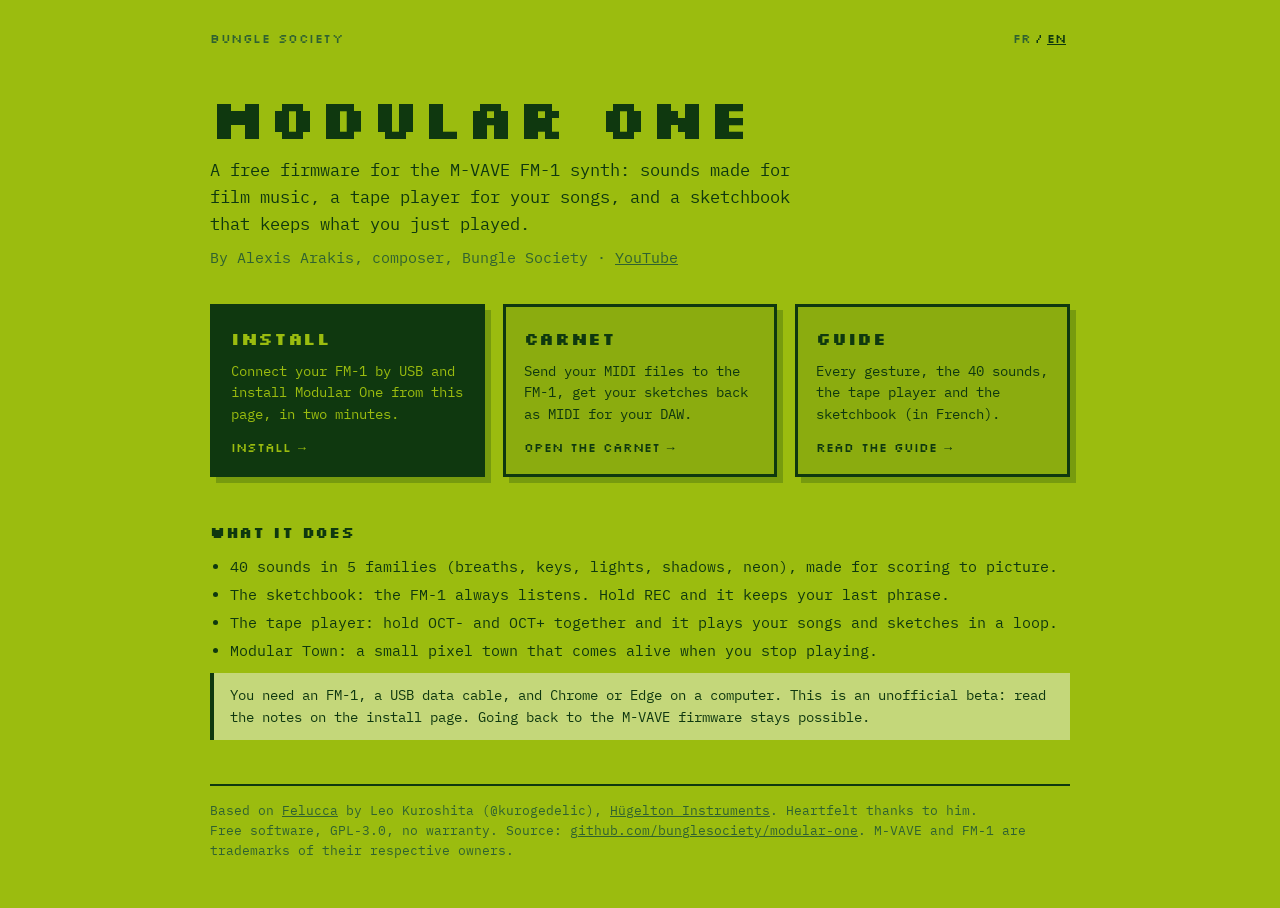
==== docs/index.html @ da337e0f "Modular One 0.2 beta" ====
<!doctype html>
<!-- SPDX-License-Identifier: GPL-3.0-only
     Copyright (C) 2026 Alexis Arakis (Bungle Society)
     The site's home page (web/make_site.py writes it as index.html). -->
<html lang="fr">
<head>
<meta charset="utf-8">
<meta name="viewport" content="width=device-width, initial-scale=1">
<title>Modular One</title>
<meta name="description" content="Modular One : un firmware gratuit pour le synthé M-VAVE FM-1, par Bungle Society. Sons de musique de film, magnéto, carnet de croquis.">
<link rel="preconnect" href="https://fonts.googleapis.com">
<link rel="stylesheet" href="https://fonts.googleapis.com/css2?family=Silkscreen:wght@400;700&family=IBM+Plex+Mono:wght@400;600&display=swap">
<style>
  :root { --bg: #9bbc0f; --panel: #8bac0f; --dim: #306230; --ink: #0f380f; --paper: #c4d77a; --shadow: rgba(15, 56, 15, .25); }
  @media (prefers-color-scheme: dark) {
    :root:not([data-theme="light"]) { --bg: #0f1a0b; --panel: #1b2a12; --dim: #6f9a3a; --ink: #c8e46a; --paper: #22341a; --shadow: rgba(0,0,0,.4); }
  }
  :root[data-theme="dark"] { --bg: #0f1a0b; --panel: #1b2a12; --dim: #6f9a3a; --ink: #c8e46a; --paper: #22341a; --shadow: rgba(0,0,0,.4); }
  * { box-sizing: border-box; }
  html, body { margin: 0; background: var(--bg); color: var(--ink); }
  body { font: 15px/1.6 "IBM Plex Mono", ui-monospace, Menlo, monospace; padding: 0 16px 48px; }
  .px { font-family: "Silkscreen", "IBM Plex Mono", monospace; letter-spacing: .04em; }
  main { max-width: 860px; margin: 0 auto; padding-top: 28px; }
  .top { display: flex; justify-content: space-between; align-items: center; gap: 12px; }
  .top a { color: var(--dim); text-decoration: none; font-size: 13px; }
  .lang { font-family: "Silkscreen", monospace; font-size: 12px; }
  .lang a { color: var(--dim); cursor: pointer; padding: 2px 4px; text-decoration: none; }
  .lang a.on { color: var(--ink); text-decoration: underline; }
  h1 { font-size: clamp(34px, 7vw, 56px); line-height: 1; margin: 40px 0 12px; }
  .lead { font-size: 17px; max-width: 620px; margin: 0 0 8px; }
  .by { color: var(--dim); margin: 0 0 34px; }
  .by a { color: inherit; }
  .cards { display: grid; grid-template-columns: repeat(3, 1fr); gap: 18px; }
  @media (max-width: 760px) { .cards { grid-template-columns: 1fr; } }
  a.card { display: block; text-decoration: none; color: var(--ink); background: var(--panel); border: 3px solid var(--ink);
           box-shadow: 6px 6px 0 var(--shadow); padding: 18px 18px 16px; transition: transform .08s; }
  a.card:hover { transform: translate(-2px, -2px); box-shadow: 8px 8px 0 var(--shadow); }
  a.card:active { transform: translate(2px, 2px); box-shadow: 3px 3px 0 var(--shadow); }
  a.card.main { background: var(--ink); color: var(--bg); }
  .card h2 { font-size: 17px; margin: 0 0 8px; }
  .card p { margin: 0; font-size: 13.5px; }
  .card .go { display: block; margin-top: 12px; font-family: "Silkscreen", monospace; font-size: 13px; }
  h3 { font-size: 15px; margin: 44px 0 10px; }
  ul.feat { margin: 0; padding-left: 20px; }
  ul.feat li { margin: 4px 0; }
  .need { background: var(--paper); border-left: 4px solid var(--ink); padding: 12px 16px; margin-top: 10px; font-size: 13.5px; }
  footer { margin-top: 44px; font-size: 12.5px; color: var(--dim); border-top: 2px solid var(--ink); padding-top: 14px; }
  footer a { color: inherit; }
</style>
</head>
<body>
<main>
  <div class="top"><a href="https://bunglesociety.com" class="px">BUNGLE SOCIETY</a><div class="lang"><a data-lang="fr">FR</a>/<a data-lang="en">EN</a></div></div>
  <h1 class="px">Modular One</h1>
  <p class="lead" data-t="lead"></p>
  <p class="by"><span data-t="by"></span> <a href="https://www.youtube.com/@bunglesociety" target="_blank" rel="noopener">YouTube</a></p>

  <div class="cards">
    <a class="card main" href="install/"><h2 class="px" data-t="c1"></h2><p data-t="c1p"></p><span class="go" data-t="c1go"></span></a>
    <a class="card" href="carnet/"><h2 class="px" data-t="c2"></h2><p data-t="c2p"></p><span class="go" data-t="c2go"></span></a>
    <a class="card" href="https://github.com/bunglesociety/modular-one/blob/main/docs/GUIDE_FR.md" target="_blank" rel="noopener"><h2 class="px" data-t="c3"></h2><p data-t="c3p"></p><span class="go" data-t="c3go"></span></a>
  </div>

  <h3 class="px" data-t="whatTitle"></h3>
  <ul class="feat">
    <li data-t="f1"></li>
    <li data-t="f2"></li>
    <li data-t="f3"></li>
    <li data-t="f4"></li>
  </ul>
  <div class="need" data-t="need"></div>

  <footer>
    <span data-t="based"></span> <a href="https://github.com/hugelton/Felucca" target="_blank" rel="noopener">Felucca</a>
    by Leo Kuroshita (@kurogedelic), <a href="https://hugelton.com" target="_blank" rel="noopener">Hügelton Instruments</a>.
    <span data-t="thanks"></span><br>
    <span data-t="license"></span> <a href="https://github.com/bunglesociety/modular-one" target="_blank" rel="noopener">github.com/bunglesociety/modular-one</a>.
    <span data-t="tm"></span>
  </footer>
</main>
<script>
const TEXT = {
  fr: {
    lead: "Un firmware gratuit pour le synthé M-VAVE FM-1 : des sons pensés pour la musique de film, un magnéto qui joue tes morceaux, et un carnet de croquis qui garde ce que tu viens de jouer.",
    by: "Par Alexis Arakis, compositeur, Bungle Society ·",
    c1: "Installer", c1p: "Branche ton FM-1 en USB et installe Modular One depuis cette page, en deux minutes.", c1go: "Installer →",
    c2: "Carnet", c2p: "Envoie tes fichiers MIDI au FM-1, récupère tes croquis en MIDI pour ton logiciel.", c2go: "Ouvrir le Carnet →",
    c3: "Guide", c3p: "Tous les gestes, les 40 sons, le magnéto et le carnet expliqués.", c3go: "Lire le guide →",
    whatTitle: "Ce que ça change",
    f1: "40 sons en 5 familles (souffles, claviers, lumières, ombres, néon), pensés pour composer à l'image.",
    f2: "Le carnet de croquis : le FM-1 écoute en permanence. Maintiens REC et il garde ta dernière phrase.",
    f3: "Le magnéto : OCT- et OCT+ maintenus ensemble, il joue tes morceaux et tes croquis en boucle.",
    f4: "Modular Town : une petite ville en pixels qui s'anime quand tu ne joues pas.",
    need: "Il faut un FM-1, un câble USB de données, et Chrome ou Edge sur ordinateur. C'est une bêta non officielle : lis les précautions sur la page d'installation. Le retour au firmware M-VAVE reste possible.",
    based: "Basé sur", thanks: "Merci à lui du fond du cœur.",
    license: "Logiciel libre GPL-3.0, sans garantie. Code source :", tm: "M-VAVE et FM-1 sont des marques de leurs propriétaires.",
  },
  en: {
    lead: "A free firmware for the M-VAVE FM-1 synth: sounds made for film music, a tape player for your songs, and a sketchbook that keeps what you just played.",
    by: "By Alexis Arakis, composer, Bungle Society ·",
    c1: "Install", c1p: "Connect your FM-1 by USB and install Modular One from this page, in two minutes.", c1go: "Install →",
    c2: "Carnet", c2p: "Send your MIDI files to the FM-1, get your sketches back as MIDI for your DAW.", c2go: "Open the Carnet →",
    c3: "Guide", c3p: "Every gesture, the 40 sounds, the tape player and the sketchbook (in French).", c3go: "Read the guide →",
    whatTitle: "What it does",
    f1: "40 sounds in 5 families (breaths, keys, lights, shadows, neon), made for scoring to picture.",
    f2: "The sketchbook: the FM-1 always listens. Hold REC and it keeps your last phrase.",
    f3: "The tape player: hold OCT- and OCT+ together and it plays your songs and sketches in a loop.",
    f4: "Modular Town: a small pixel town that comes alive when you stop playing.",
    need: "You need an FM-1, a USB data cable, and Chrome or Edge on a computer. This is an unofficial beta: read the notes on the install page. Going back to the M-VAVE firmware stays possible.",
    based: "Based on", thanks: "Heartfelt thanks to him.",
    license: "Free software, GPL-3.0, no warranty. Source:", tm: "M-VAVE and FM-1 are trademarks of their respective owners.",
  },
};
let lang = (() => { try { return localStorage.getItem("m1lang"); } catch { return null; } })() || ((navigator.language || "en").toLowerCase().startsWith("fr") ? "fr" : "en");
if (!TEXT[lang]) lang = "en";
function apply() {
  document.documentElement.lang = lang;
  document.querySelectorAll("[data-t]").forEach((e) => { e.textContent = TEXT[lang][e.dataset.t]; });
  document.querySelectorAll("[data-lang]").forEach((a) => a.classList.toggle("on", a.dataset.lang === lang));
}
document.querySelectorAll("[data-lang]").forEach((a) => a.addEventListener("click", () => { lang = a.dataset.lang; try { localStorage.setItem("m1lang", lang); } catch {} apply(); }));
apply();
</script>
</body>
</html>
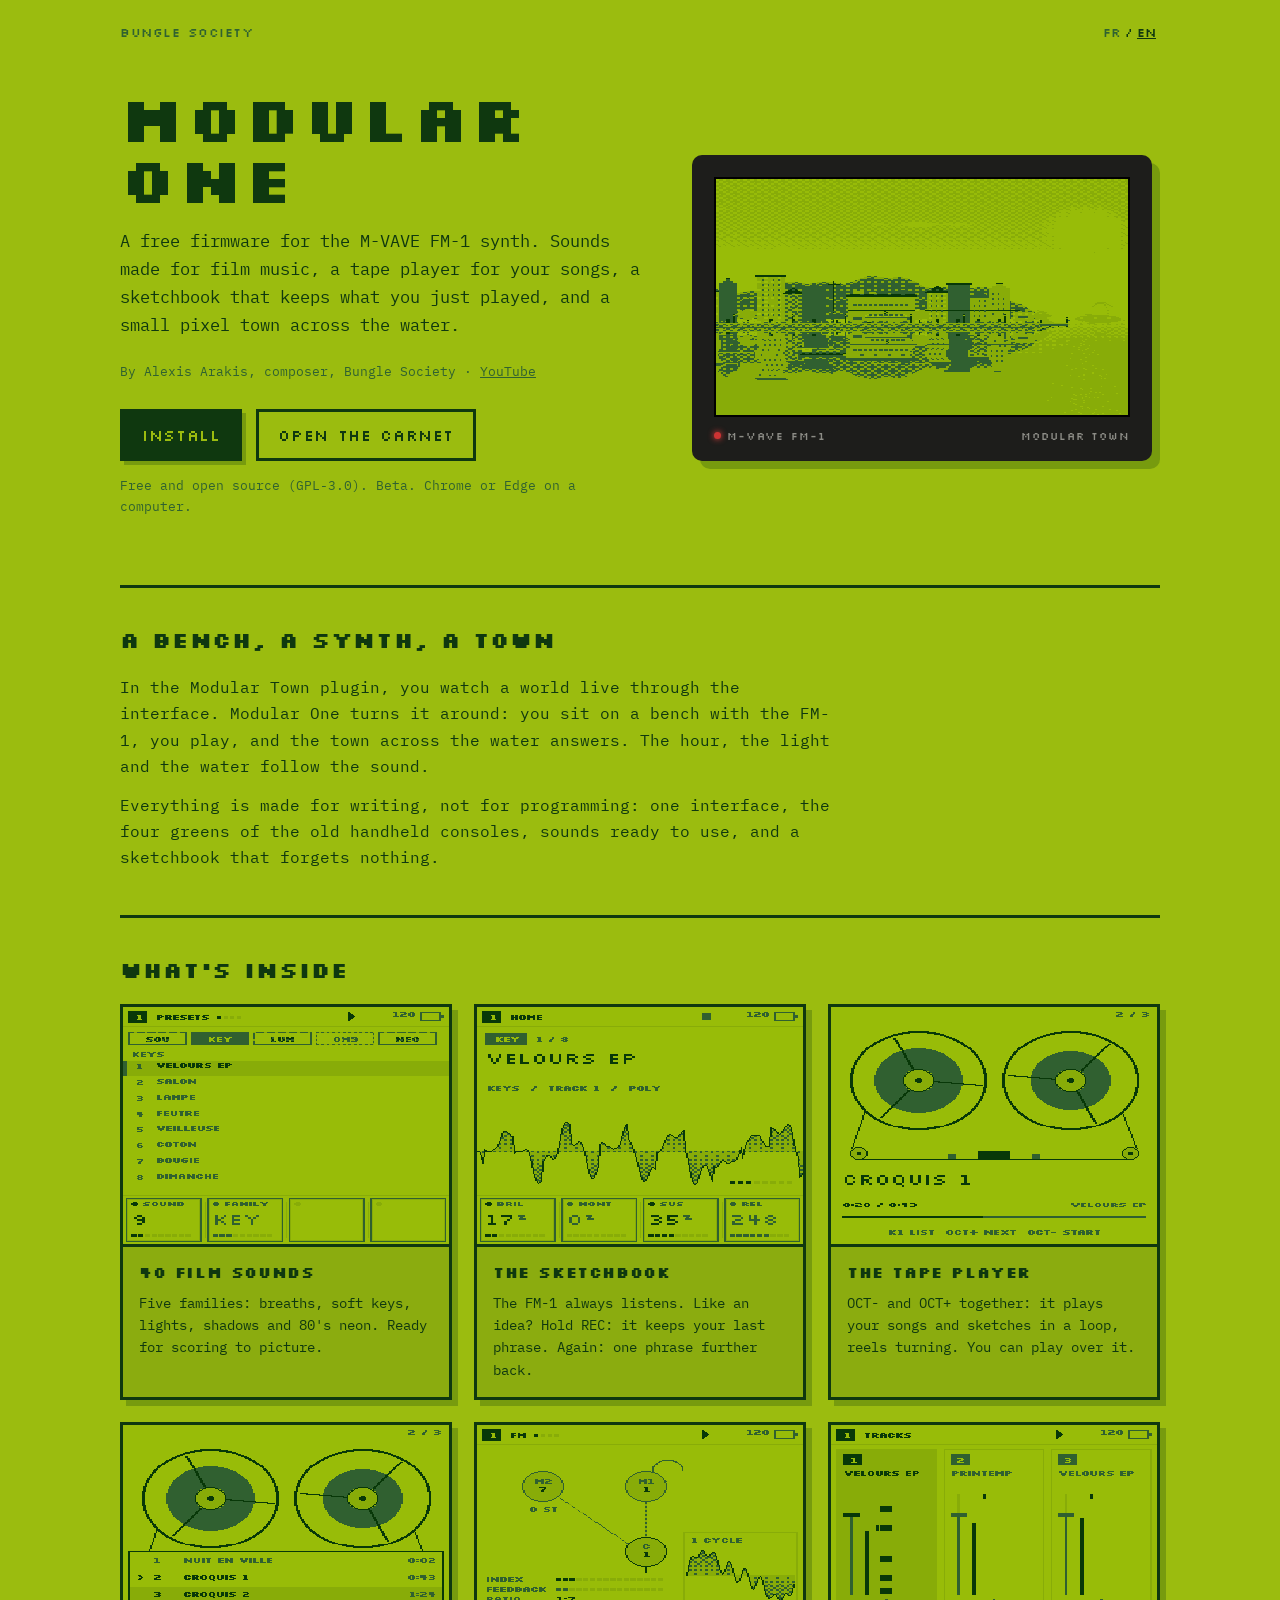
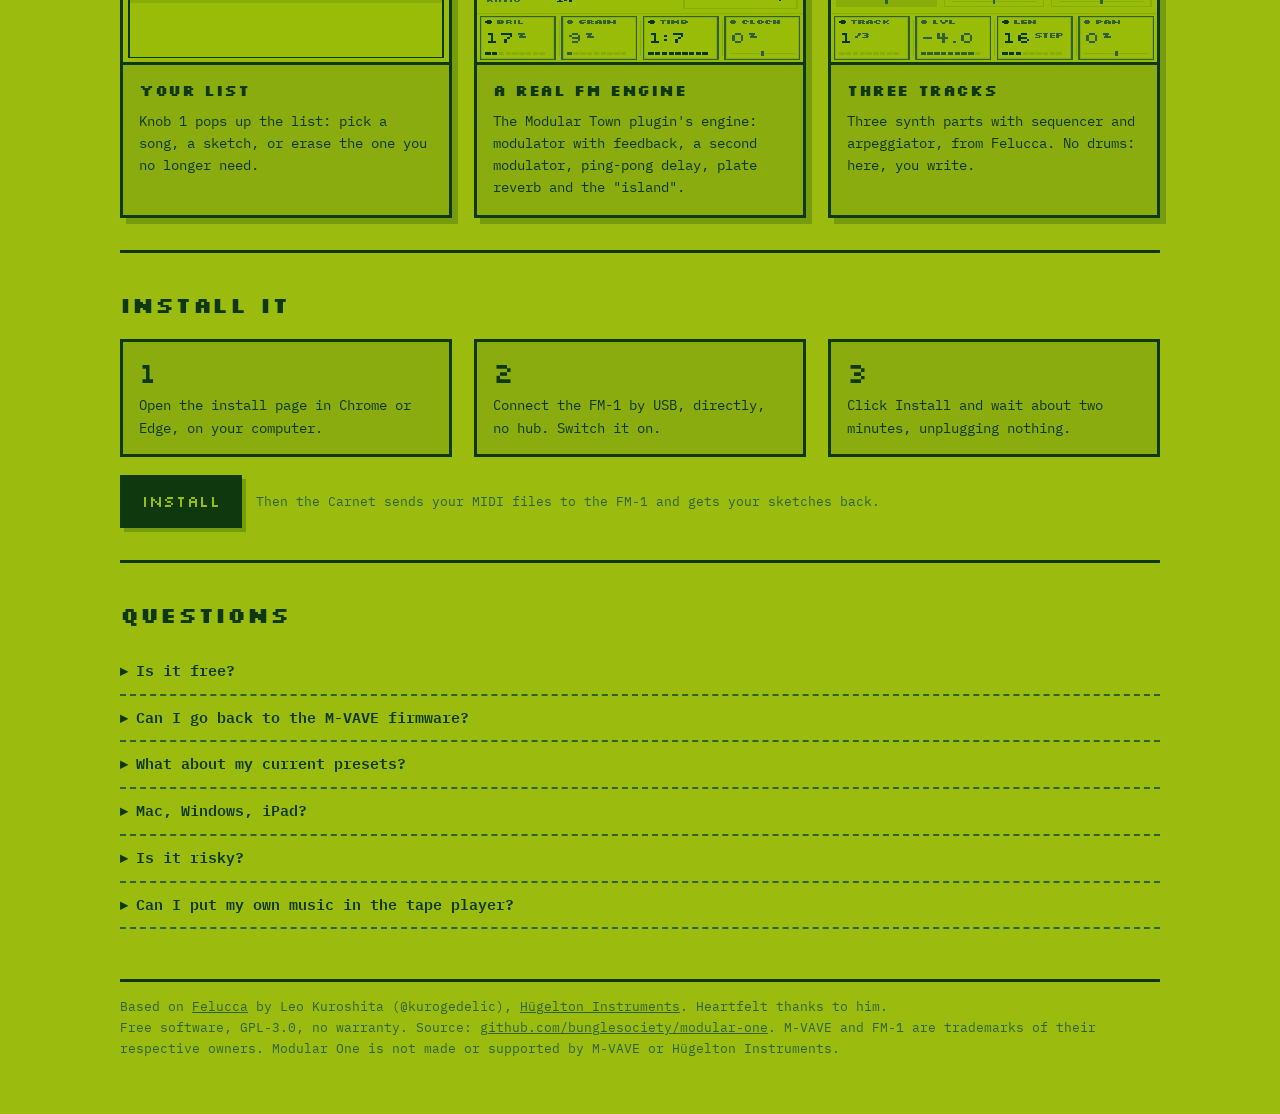
==== commit b12a7eb9: "Page Modular One" ====
--- a/docs/index.html
+++ b/docs/index.html
@@ -1,13 +1,16 @@
 <!doctype html>
 <!-- SPDX-License-Identifier: GPL-3.0-only
      Copyright (C) 2026 Alexis Arakis (Bungle Society)
-     The site's home page (web/make_site.py writes it as index.html). -->
+     The Modular One page (web/make_m1_site.py writes it as index.html, with img/). -->
 <html lang="fr">
 <head>
 <meta charset="utf-8">
 <meta name="viewport" content="width=device-width, initial-scale=1">
 <title>Modular One</title>
-<meta name="description" content="Modular One : un firmware gratuit pour le synthé M-VAVE FM-1, par Bungle Society. Sons de musique de film, magnéto, carnet de croquis.">
+<meta name="description" content="Modular One : un firmware gratuit pour le synthé M-VAVE FM-1, par Bungle Society. Des sons de musique de film, un magnéto, un carnet de croquis, et une petite ville en pixels.">
+<meta property="og:title" content="Modular One, un firmware pour le M-VAVE FM-1">
+<meta property="og:description" content="Des sons de musique de film, un magnéto, un carnet de croquis. Gratuit, s'installe depuis Chrome.">
+<meta property="og:image" content="img/ville.png">
 <link rel="preconnect" href="https://fonts.googleapis.com">
 <link rel="stylesheet" href="https://fonts.googleapis.com/css2?family=Silkscreen:wght@400;700&family=IBM+Plex+Mono:wght@400;600&display=swap">
 <style>
@@ -18,57 +21,116 @@
   :root[data-theme="dark"] { --bg: #0f1a0b; --panel: #1b2a12; --dim: #6f9a3a; --ink: #c8e46a; --paper: #22341a; --shadow: rgba(0,0,0,.4); }
   * { box-sizing: border-box; }
   html, body { margin: 0; background: var(--bg); color: var(--ink); }
-  body { font: 15px/1.6 "IBM Plex Mono", ui-monospace, Menlo, monospace; padding: 0 16px 48px; }
+  body { font: 15px/1.65 "IBM Plex Mono", ui-monospace, Menlo, monospace; padding: 0 16px 56px; }
   .px { font-family: "Silkscreen", "IBM Plex Mono", monospace; letter-spacing: .04em; }
-  main { max-width: 860px; margin: 0 auto; padding-top: 28px; }
-  .top { display: flex; justify-content: space-between; align-items: center; gap: 12px; }
+  a { color: inherit; }
+  .wrap { max-width: 1040px; margin: 0 auto; }
+  .top { display: flex; justify-content: space-between; align-items: center; gap: 12px; padding: 22px 0 0; }
   .top a { color: var(--dim); text-decoration: none; font-size: 13px; }
   .lang { font-family: "Silkscreen", monospace; font-size: 12px; }
   .lang a { color: var(--dim); cursor: pointer; padding: 2px 4px; text-decoration: none; }
   .lang a.on { color: var(--ink); text-decoration: underline; }
-  h1 { font-size: clamp(34px, 7vw, 56px); line-height: 1; margin: 40px 0 12px; }
-  .lead { font-size: 17px; max-width: 620px; margin: 0 0 8px; }
-  .by { color: var(--dim); margin: 0 0 34px; }
-  .by a { color: inherit; }
-  .cards { display: grid; grid-template-columns: repeat(3, 1fr); gap: 18px; }
-  @media (max-width: 760px) { .cards { grid-template-columns: 1fr; } }
-  a.card { display: block; text-decoration: none; color: var(--ink); background: var(--panel); border: 3px solid var(--ink);
-           box-shadow: 6px 6px 0 var(--shadow); padding: 18px 18px 16px; transition: transform .08s; }
-  a.card:hover { transform: translate(-2px, -2px); box-shadow: 8px 8px 0 var(--shadow); }
-  a.card:active { transform: translate(2px, 2px); box-shadow: 3px 3px 0 var(--shadow); }
-  a.card.main { background: var(--ink); color: var(--bg); }
-  .card h2 { font-size: 17px; margin: 0 0 8px; }
-  .card p { margin: 0; font-size: 13.5px; }
-  .card .go { display: block; margin-top: 12px; font-family: "Silkscreen", monospace; font-size: 13px; }
-  h3 { font-size: 15px; margin: 44px 0 10px; }
-  ul.feat { margin: 0; padding-left: 20px; }
-  ul.feat li { margin: 4px 0; }
-  .need { background: var(--paper); border-left: 4px solid var(--ink); padding: 12px 16px; margin-top: 10px; font-size: 13.5px; }
-  footer { margin-top: 44px; font-size: 12.5px; color: var(--dim); border-top: 2px solid var(--ink); padding-top: 14px; }
-  footer a { color: inherit; }
+
+  /* the hero: the words, and the FM-1's screen with the town living its day */
+  .hero { display: grid; grid-template-columns: 1.1fr 1fr; gap: 40px; align-items: center; padding: 44px 0 30px; }
+  @media (max-width: 820px) { .hero { grid-template-columns: 1fr; gap: 28px; padding-top: 30px; } }
+  h1 { font-size: clamp(38px, 6.4vw, 64px); line-height: .95; margin: 0 0 18px; }
+  .lead { font-size: 17px; margin: 0 0 22px; max-width: 520px; }
+  .by { color: var(--dim); font-size: 13px; margin: 0 0 26px; }
+  .cta { display: flex; flex-wrap: wrap; gap: 14px; }
+  .btn { font-family: "Silkscreen", monospace; font-size: 16px; letter-spacing: .04em; text-decoration: none; padding: 13px 22px;
+         background: var(--ink); color: var(--bg); box-shadow: 4px 4px 0 var(--shadow); display: inline-block; }
+  .btn:hover { filter: brightness(1.15); }
+  .btn:active { transform: translate(2px, 2px); box-shadow: 2px 2px 0 var(--shadow); }
+  .btn.ghost { background: transparent; color: var(--ink); outline: 3px solid var(--ink); outline-offset: -3px; box-shadow: none; }
+  .note { font-size: 12.5px; color: var(--dim); margin-top: 14px; }
+  .screen { background: #1d1d1b; padding: 22px 22px 16px; border-radius: 10px; box-shadow: 8px 8px 0 var(--shadow); max-width: 460px; justify-self: center; width: 100%; }
+  .screen img { display: block; width: 100%; aspect-ratio: 1; image-rendering: pixelated; image-rendering: crisp-edges; border: 2px solid #000; }
+  .screen .lbl { color: #8c8c86; font-family: "Silkscreen", monospace; font-size: 11px; letter-spacing: .08em; margin-top: 10px; display: flex; justify-content: space-between; }
+  .screen .led { display: inline-block; width: 7px; height: 7px; border-radius: 50%; background: #c33; margin-right: 6px; vertical-align: 1px; box-shadow: 0 0 6px #f44; }
+
+  section { padding: 34px 0 6px; border-top: 3px solid var(--ink); margin-top: 26px; }
+  h2 { font-size: 22px; margin: 0 0 16px; }
+  .story { max-width: 720px; font-size: 16px; }
+  .story p { margin: 0 0 12px; }
+
+  .feats { display: grid; grid-template-columns: repeat(3, 1fr); gap: 22px; }
+  @media (max-width: 900px) { .feats { grid-template-columns: repeat(2, 1fr); } }
+  @media (max-width: 560px) { .feats { grid-template-columns: 1fr; } }
+  .feat { background: var(--panel); border: 3px solid var(--ink); box-shadow: 6px 6px 0 var(--shadow); }
+  .feat img { display: block; width: 100%; aspect-ratio: 1; image-rendering: pixelated; image-rendering: crisp-edges; border-bottom: 3px solid var(--ink); }
+  .feat div { padding: 14px 16px 16px; }
+  .feat h3 { font-size: 15px; margin: 0 0 6px; }
+  .feat p { margin: 0; font-size: 13.5px; }
+
+  ol.steps { counter-reset: s; list-style: none; padding: 0; margin: 0; display: grid; grid-template-columns: repeat(3, 1fr); gap: 22px; }
+  @media (max-width: 760px) { ol.steps { grid-template-columns: 1fr; } }
+  ol.steps li { counter-increment: s; background: var(--panel); border: 3px solid var(--ink); padding: 16px 16px 14px; font-size: 14px; }
+  ol.steps li::before { content: counter(s); font-family: "Silkscreen", monospace; font-size: 28px; display: block; line-height: 1; margin-bottom: 8px; }
+  .after { margin-top: 18px; display: flex; flex-wrap: wrap; gap: 14px; align-items: center; }
+
+  .faq details { border-bottom: 2px dashed var(--dim); padding: 10px 0; }
+  .faq summary { cursor: pointer; font-weight: 600; list-style: none; }
+  .faq summary::before { content: "▸ "; font-family: "Silkscreen", monospace; }
+  .faq details[open] summary::before { content: "▾ "; }
+  .faq p { margin: 8px 0 4px 18px; font-size: 14px; }
+
+  footer { margin-top: 44px; font-size: 12.5px; color: var(--dim); border-top: 3px solid var(--ink); padding-top: 14px; }
 </style>
 </head>
 <body>
-<main>
+<div class="wrap">
   <div class="top"><a href="https://bunglesociety.com" class="px">BUNGLE SOCIETY</a><div class="lang"><a data-lang="fr">FR</a>/<a data-lang="en">EN</a></div></div>
-  <h1 class="px">Modular One</h1>
-  <p class="lead" data-t="lead"></p>
-  <p class="by"><span data-t="by"></span> <a href="https://www.youtube.com/@bunglesociety" target="_blank" rel="noopener">YouTube</a></p>
-
-  <div class="cards">
-    <a class="card main" href="install/"><h2 class="px" data-t="c1"></h2><p data-t="c1p"></p><span class="go" data-t="c1go"></span></a>
-    <a class="card" href="carnet/"><h2 class="px" data-t="c2"></h2><p data-t="c2p"></p><span class="go" data-t="c2go"></span></a>
-    <a class="card" href="https://github.com/bunglesociety/modular-one/blob/main/docs/GUIDE_FR.md" target="_blank" rel="noopener"><h2 class="px" data-t="c3"></h2><p data-t="c3p"></p><span class="go" data-t="c3go"></span></a>
+
+  <div class="hero">
+    <div>
+      <h1 class="px">Modular<br>One</h1>
+      <p class="lead" data-t="lead"></p>
+      <p class="by"><span data-t="by"></span> · <a href="https://www.youtube.com/@bunglesociety" target="_blank" rel="noopener">YouTube</a></p>
+      <div class="cta">
+        <a class="btn" href="install/" data-t="install"></a>
+        <a class="btn ghost" href="carnet/" data-t="carnet"></a>
+      </div>
+      <p class="note" data-t="free"></p>
+    </div>
+    <div class="screen">
+      <img src="img/ville.gif" alt="Modular Town, du matin à la nuit, sur l'écran du FM-1" data-alt="altTown" width="240" height="240">
+      <div class="lbl"><span><span class="led"></span>M-VAVE FM-1</span><span>MODULAR TOWN</span></div>
+    </div>
   </div>
 
-  <h3 class="px" data-t="whatTitle"></h3>
-  <ul class="feat">
-    <li data-t="f1"></li>
-    <li data-t="f2"></li>
-    <li data-t="f3"></li>
-    <li data-t="f4"></li>
-  </ul>
-  <div class="need" data-t="need"></div>
+  <section>
+    <h2 class="px" data-t="storyTitle"></h2>
+    <div class="story"><p data-t="story1"></p><p data-t="story2"></p></div>
+  </section>
+
+  <section>
+    <h2 class="px" data-t="featTitle"></h2>
+    <div class="feats">
+      <div class="feat"><img src="img/presets.png" alt="" width="240" height="240"><div><h3 class="px" data-t="f1t"></h3><p data-t="f1"></p></div></div>
+      <div class="feat"><img src="img/home.png" alt="" width="240" height="240"><div><h3 class="px" data-t="f2t"></h3><p data-t="f2"></p></div></div>
+      <div class="feat"><img src="img/magneto.png" alt="" width="240" height="240"><div><h3 class="px" data-t="f3t"></h3><p data-t="f3"></p></div></div>
+      <div class="feat"><img src="img/liste.png" alt="" width="240" height="240"><div><h3 class="px" data-t="f4t"></h3><p data-t="f4"></p></div></div>
+      <div class="feat"><img src="img/fm.png" alt="" width="240" height="240"><div><h3 class="px" data-t="f5t"></h3><p data-t="f5"></p></div></div>
+      <div class="feat"><img src="img/pistes.png" alt="" width="240" height="240"><div><h3 class="px" data-t="f6t"></h3><p data-t="f6"></p></div></div>
+    </div>
+  </section>
+
+  <section>
+    <h2 class="px" data-t="howTitle"></h2>
+    <ol class="steps"><li data-t="h1"></li><li data-t="h2"></li><li data-t="h3"></li></ol>
+    <div class="after"><a class="btn" href="install/" data-t="install"></a><span class="note" style="margin:0" data-t="howNote"></span></div>
+  </section>
+
+  <section class="faq">
+    <h2 class="px" data-t="faqTitle"></h2>
+    <details><summary data-t="q1"></summary><p data-t="a1"></p></details>
+    <details><summary data-t="q2"></summary><p data-t="a2"></p></details>
+    <details><summary data-t="q3"></summary><p data-t="a3"></p></details>
+    <details><summary data-t="q4"></summary><p data-t="a4"></p></details>
+    <details><summary data-t="q5"></summary><p data-t="a5"></p></details>
+    <details><summary data-t="q6"></summary><p data-t="a6"></p></details>
+  </section>
 
   <footer>
     <span data-t="based"></span> <a href="https://github.com/hugelton/Felucca" target="_blank" rel="noopener">Felucca</a>
@@ -77,38 +139,70 @@
     <span data-t="license"></span> <a href="https://github.com/bunglesociety/modular-one" target="_blank" rel="noopener">github.com/bunglesociety/modular-one</a>.
     <span data-t="tm"></span>
   </footer>
-</main>
+</div>
 <script>
 const TEXT = {
   fr: {
-    lead: "Un firmware gratuit pour le synthé M-VAVE FM-1 : des sons pensés pour la musique de film, un magnéto qui joue tes morceaux, et un carnet de croquis qui garde ce que tu viens de jouer.",
-    by: "Par Alexis Arakis, compositeur, Bungle Society ·",
-    c1: "Installer", c1p: "Branche ton FM-1 en USB et installe Modular One depuis cette page, en deux minutes.", c1go: "Installer →",
-    c2: "Carnet", c2p: "Envoie tes fichiers MIDI au FM-1, récupère tes croquis en MIDI pour ton logiciel.", c2go: "Ouvrir le Carnet →",
-    c3: "Guide", c3p: "Tous les gestes, les 40 sons, le magnéto et le carnet expliqués.", c3go: "Lire le guide →",
-    whatTitle: "Ce que ça change",
-    f1: "40 sons en 5 familles (souffles, claviers, lumières, ombres, néon), pensés pour composer à l'image.",
-    f2: "Le carnet de croquis : le FM-1 écoute en permanence. Maintiens REC et il garde ta dernière phrase.",
-    f3: "Le magnéto : OCT- et OCT+ maintenus ensemble, il joue tes morceaux et tes croquis en boucle.",
-    f4: "Modular Town : une petite ville en pixels qui s'anime quand tu ne joues pas.",
-    need: "Il faut un FM-1, un câble USB de données, et Chrome ou Edge sur ordinateur. C'est une bêta non officielle : lis les précautions sur la page d'installation. Le retour au firmware M-VAVE reste possible.",
+    lead: "Un firmware gratuit pour le synthé M-VAVE FM-1. Des sons pensés pour la musique de film, un magnéto qui joue tes morceaux, un carnet qui garde ce que tu viens de jouer, et une petite ville en pixels de l'autre côté de l'eau.",
+    by: "Par Alexis Arakis, compositeur, Bungle Society",
+    install: "Installer", carnet: "Ouvrir le Carnet",
+    free: "Gratuit et libre (GPL-3.0). Version bêta. Chrome ou Edge sur ordinateur.",
+    altTown: "Modular Town, du matin à la nuit, sur l'écran du FM-1",
+    storyTitle: "Un banc, un synthé, une ville",
+    story1: "Dans le plugin Modular Town, on regarde un monde vivre à travers l'interface. Modular One fait l'inverse : on s'installe sur un banc avec le FM-1, on joue, et la ville en face réagit. L'heure, la lumière et l'eau suivent le son.",
+    story2: "Tout est pensé pour écrire, pas pour programmer : une seule interface, les quatre verts des consoles portables d'époque, des sons prêts à l'emploi, et un carnet qui n'oublie rien.",
+    featTitle: "Ce qu'il y a dedans",
+    f1t: "40 sons de film", f1: "Cinq familles : souffles, claviers doux, lumières, ombres et néon façon années 80. Prêts pour composer à l'image.",
+    f2t: "Le carnet de croquis", f2: "Le FM-1 écoute en permanence. Une idée te plaît ? Maintiens REC : il garde ta dernière phrase. Encore : une phrase plus loin.",
+    f3t: "Le magnéto", f3: "OCT- et OCT+ ensemble : il joue tes morceaux et tes croquis en boucle, bobines qui tournent. Tu peux jouer par-dessus.",
+    f4t: "Ta liste", f4: "Le potard 1 fait apparaître la liste : choisis un morceau, un croquis, ou efface celui qui ne te sert plus.",
+    f5t: "Un vrai moteur FM", f5: "Le moteur du plugin Modular Town : modulateur avec feedback, second modulateur, delay ping-pong, réverbe à plaque et l'« île ».",
+    f6t: "Trois pistes", f6: "Trois parties de synthé avec séquenceur et arpégiateur, hérités de Felucca. Sans batterie : ici, on écrit.",
+    howTitle: "L'installer",
+    h1: "Ouvre la page d'installation dans Chrome ou Edge, sur ton ordinateur.",
+    h2: "Branche le FM-1 en USB, directement, sans hub. Allume-le.",
+    h3: "Clique Installer et attends environ deux minutes, sans rien débrancher.",
+    howNote: "Ensuite, le Carnet envoie tes fichiers MIDI au FM-1 et récupère tes croquis.",
+    faqTitle: "Questions",
+    q1: "C'est gratuit ?", a1: "Oui. Modular One est un logiciel libre (GPL-3.0) : le code est sur GitHub, tu peux le lire, le modifier et le partager.",
+    q2: "Je peux revenir au firmware M-VAVE ?", a2: "Oui, avec l'outil officiel M-UPGRADE de M-VAVE et le firmware du FM-1 (m-vave.com, rubrique Downloads). La marche à suivre est sur la page d'installation.",
+    q3: "Et mes presets actuels ?", a3: "Les presets faits avec le firmware d'origine sont perdus à l'installation, et on ne peut pas les exporter avant. Pense-y si tu y tiens.",
+    q4: "Ça marche sur Mac, Windows, iPad ?", a4: "Sur Mac, Windows et Linux, dans Chrome ou Edge. Pas dans Safari ni Firefox, et pas sur iPhone ou iPad : ils n'ont pas le MIDI web.",
+    q5: "C'est risqué ?", a5: "C'est une bêta non officielle, testée sur le FM-1 de l'auteur. Une installation interrompue se reprend en recliquant sur Installer. Dans le pire des cas, l'outil FM-1-transporter permet de récupérer la machine.",
+    q6: "Je peux mettre ma propre musique dans le magnéto ?", a6: "Oui : glisse tes fichiers .mid dans le Carnet, ils partent sur le FM-1. Jusqu'à 20 morceaux, tous les canaux jouent sur le son choisi.",
     based: "Basé sur", thanks: "Merci à lui du fond du cœur.",
-    license: "Logiciel libre GPL-3.0, sans garantie. Code source :", tm: "M-VAVE et FM-1 sont des marques de leurs propriétaires.",
+    license: "Logiciel libre GPL-3.0, sans garantie. Code source :", tm: "M-VAVE et FM-1 sont des marques de leurs propriétaires. Modular One n'est ni fait ni soutenu par M-VAVE ou Hügelton Instruments.",
   },
   en: {
-    lead: "A free firmware for the M-VAVE FM-1 synth: sounds made for film music, a tape player for your songs, and a sketchbook that keeps what you just played.",
-    by: "By Alexis Arakis, composer, Bungle Society ·",
-    c1: "Install", c1p: "Connect your FM-1 by USB and install Modular One from this page, in two minutes.", c1go: "Install →",
-    c2: "Carnet", c2p: "Send your MIDI files to the FM-1, get your sketches back as MIDI for your DAW.", c2go: "Open the Carnet →",
-    c3: "Guide", c3p: "Every gesture, the 40 sounds, the tape player and the sketchbook (in French).", c3go: "Read the guide →",
-    whatTitle: "What it does",
-    f1: "40 sounds in 5 families (breaths, keys, lights, shadows, neon), made for scoring to picture.",
-    f2: "The sketchbook: the FM-1 always listens. Hold REC and it keeps your last phrase.",
-    f3: "The tape player: hold OCT- and OCT+ together and it plays your songs and sketches in a loop.",
-    f4: "Modular Town: a small pixel town that comes alive when you stop playing.",
-    need: "You need an FM-1, a USB data cable, and Chrome or Edge on a computer. This is an unofficial beta: read the notes on the install page. Going back to the M-VAVE firmware stays possible.",
+    lead: "A free firmware for the M-VAVE FM-1 synth. Sounds made for film music, a tape player for your songs, a sketchbook that keeps what you just played, and a small pixel town across the water.",
+    by: "By Alexis Arakis, composer, Bungle Society",
+    install: "Install", carnet: "Open the Carnet",
+    free: "Free and open source (GPL-3.0). Beta. Chrome or Edge on a computer.",
+    altTown: "Modular Town, from morning to night, on the FM-1's screen",
+    storyTitle: "A bench, a synth, a town",
+    story1: "In the Modular Town plugin, you watch a world live through the interface. Modular One turns it around: you sit on a bench with the FM-1, you play, and the town across the water answers. The hour, the light and the water follow the sound.",
+    story2: "Everything is made for writing, not for programming: one interface, the four greens of the old handheld consoles, sounds ready to use, and a sketchbook that forgets nothing.",
+    featTitle: "What's inside",
+    f1t: "40 film sounds", f1: "Five families: breaths, soft keys, lights, shadows and 80's neon. Ready for scoring to picture.",
+    f2t: "The sketchbook", f2: "The FM-1 always listens. Like an idea? Hold REC: it keeps your last phrase. Again: one phrase further back.",
+    f3t: "The tape player", f3: "OCT- and OCT+ together: it plays your songs and sketches in a loop, reels turning. You can play over it.",
+    f4t: "Your list", f4: "Knob 1 pops up the list: pick a song, a sketch, or erase the one you no longer need.",
+    f5t: "A real FM engine", f5: "The Modular Town plugin's engine: modulator with feedback, a second modulator, ping-pong delay, plate reverb and the \"island\".",
+    f6t: "Three tracks", f6: "Three synth parts with sequencer and arpeggiator, from Felucca. No drums: here, you write.",
+    howTitle: "Install it",
+    h1: "Open the install page in Chrome or Edge, on your computer.",
+    h2: "Connect the FM-1 by USB, directly, no hub. Switch it on.",
+    h3: "Click Install and wait about two minutes, unplugging nothing.",
+    howNote: "Then the Carnet sends your MIDI files to the FM-1 and gets your sketches back.",
+    faqTitle: "Questions",
+    q1: "Is it free?", a1: "Yes. Modular One is free software (GPL-3.0): the code is on GitHub, you can read it, change it and share it.",
+    q2: "Can I go back to the M-VAVE firmware?", a2: "Yes, with M-VAVE's official M-UPGRADE tool and the FM-1 firmware (m-vave.com, Downloads). The steps are on the install page.",
+    q3: "What about my current presets?", a3: "Presets made with the original firmware are lost when installing, and they cannot be exported first. Keep that in mind.",
+    q4: "Mac, Windows, iPad?", a4: "Mac, Windows and Linux, in Chrome or Edge. Not Safari or Firefox, and not on iPhone or iPad: they have no Web MIDI.",
+    q5: "Is it risky?", a5: "It is an unofficial beta, tested on the author's FM-1. An interrupted install resumes by clicking Install again. At worst, the FM-1-transporter tool recovers the unit.",
+    q6: "Can I put my own music in the tape player?", a6: "Yes: drop your .mid files in the Carnet and they go to the FM-1. Up to 20 songs; every channel plays on the chosen sound.",
     based: "Based on", thanks: "Heartfelt thanks to him.",
-    license: "Free software, GPL-3.0, no warranty. Source:", tm: "M-VAVE and FM-1 are trademarks of their respective owners.",
+    license: "Free software, GPL-3.0, no warranty. Source:", tm: "M-VAVE and FM-1 are trademarks of their respective owners. Modular One is not made or supported by M-VAVE or Hügelton Instruments.",
   },
 };
 let lang = (() => { try { return localStorage.getItem("m1lang"); } catch { return null; } })() || ((navigator.language || "en").toLowerCase().startsWith("fr") ? "fr" : "en");
@@ -116,6 +210,7 @@
 function apply() {
   document.documentElement.lang = lang;
   document.querySelectorAll("[data-t]").forEach((e) => { e.textContent = TEXT[lang][e.dataset.t]; });
+  document.querySelectorAll("[data-alt]").forEach((e) => { e.alt = TEXT[lang][e.dataset.alt]; });
   document.querySelectorAll("[data-lang]").forEach((a) => a.classList.toggle("on", a.dataset.lang === lang));
 }
 document.querySelectorAll("[data-lang]").forEach((a) => a.addEventListener("click", () => { lang = a.dataset.lang; try { localStorage.setItem("m1lang", lang); } catch {} apply(); }));
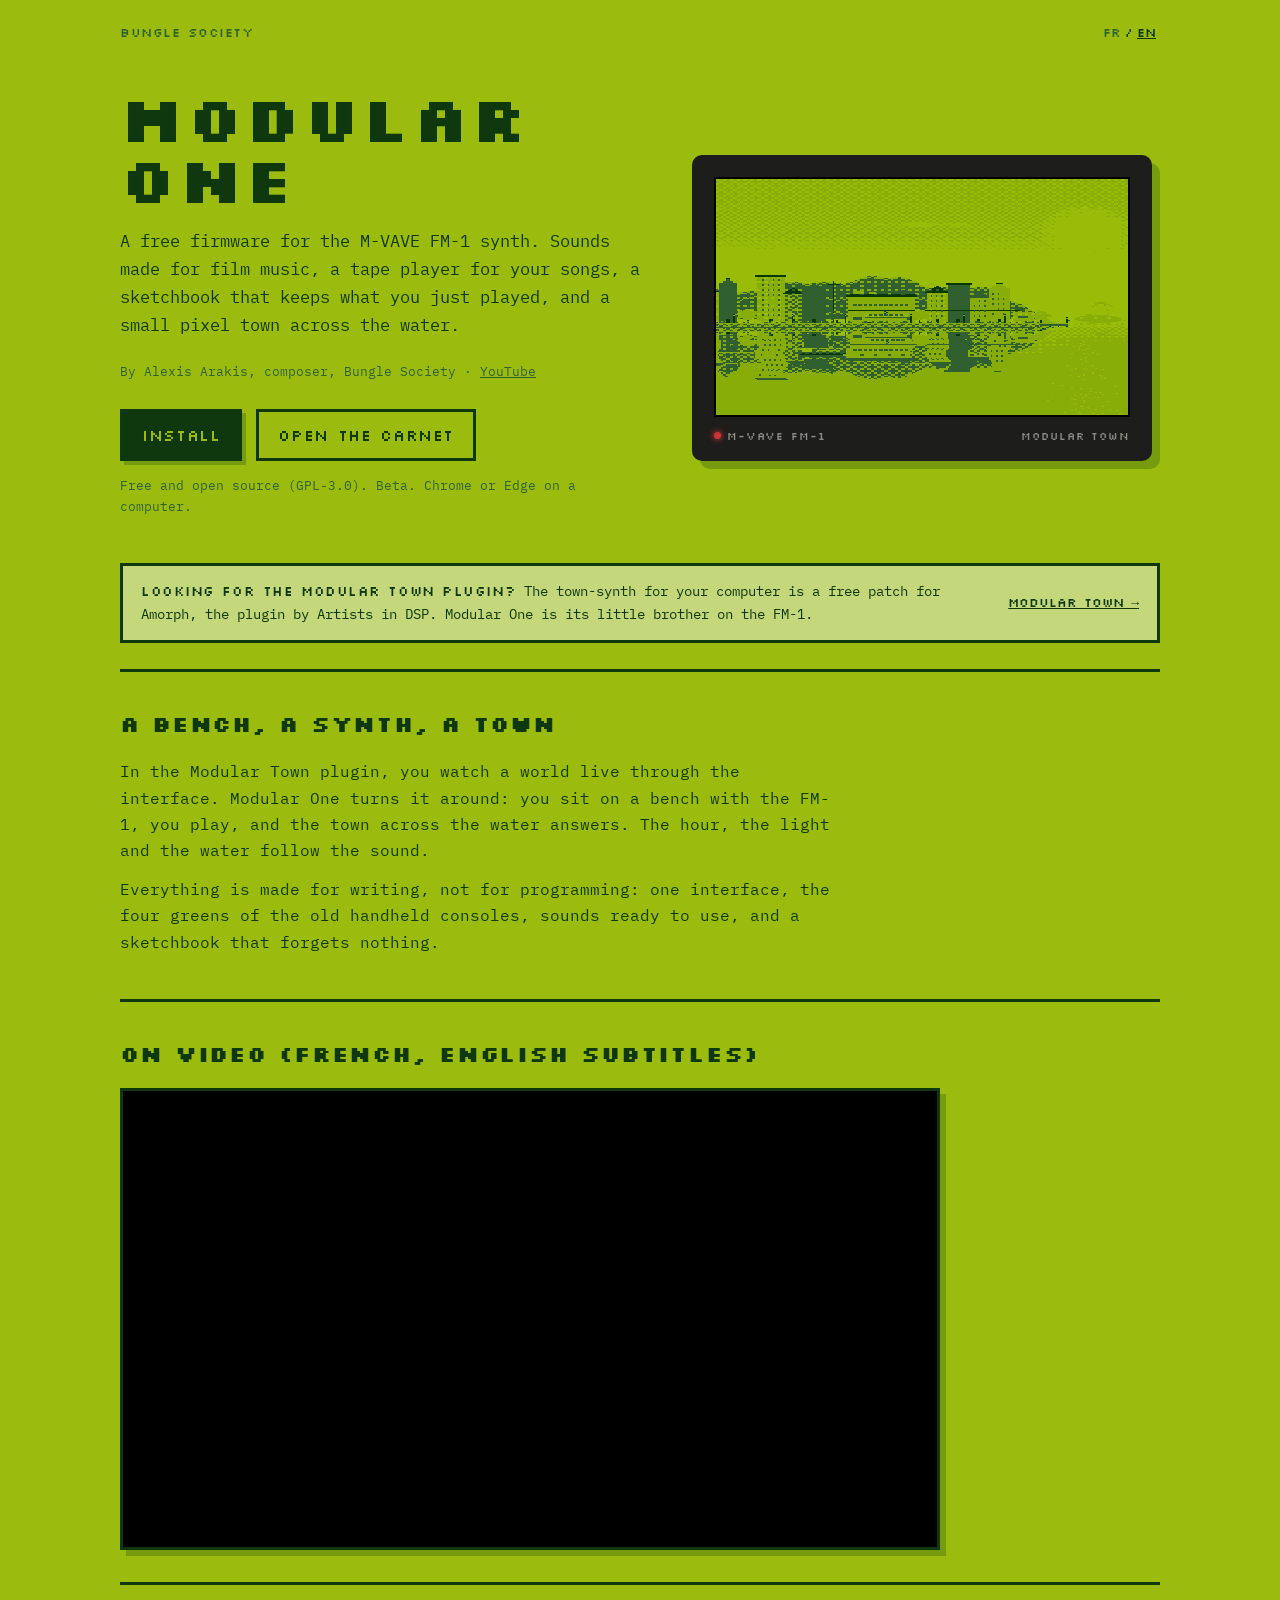
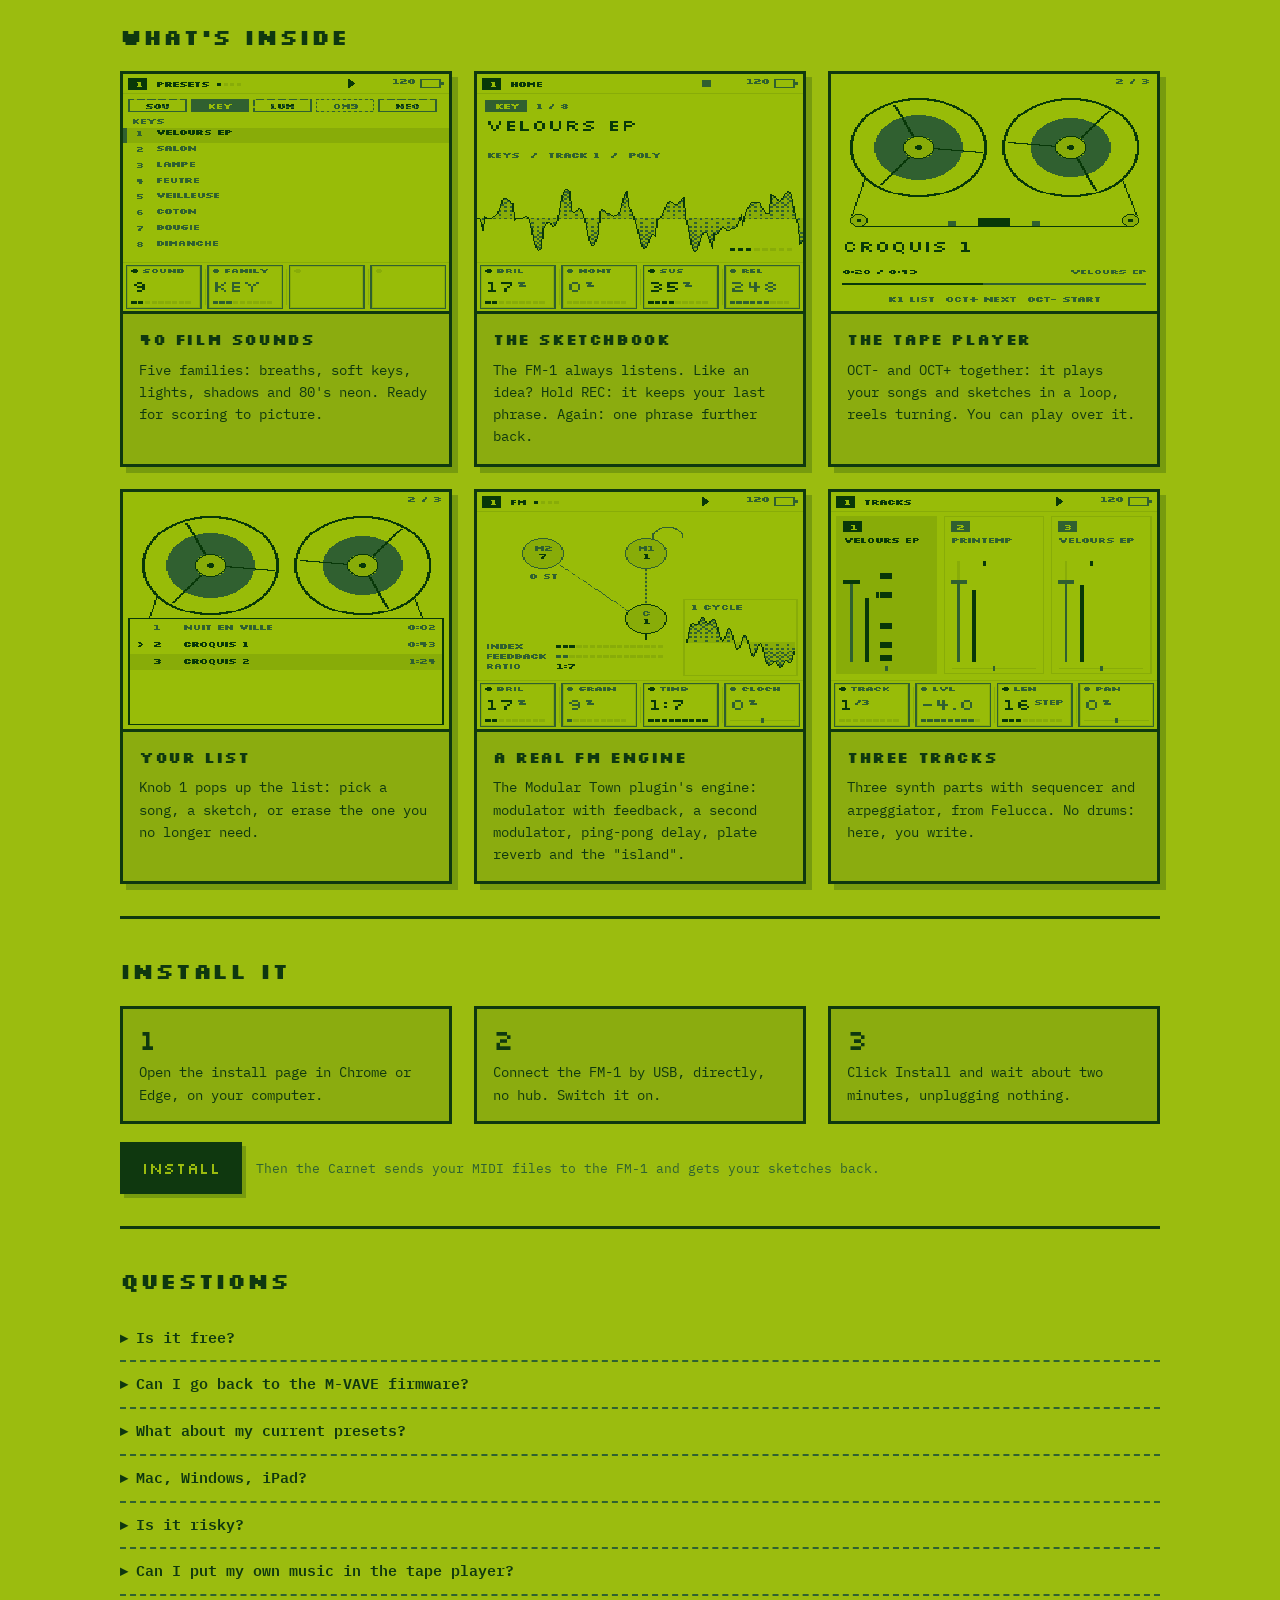
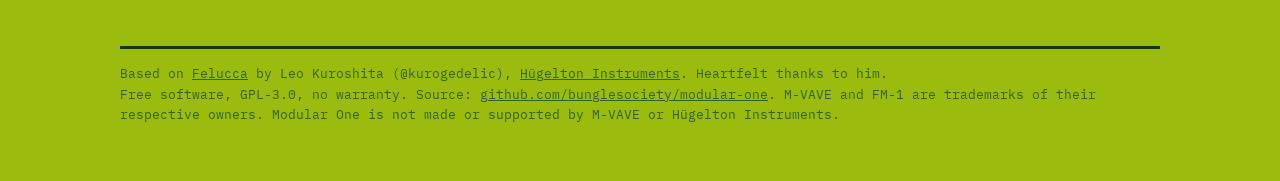
==== commit 78791b6d: "Lien Modular Town et vidéo" ====
--- a/docs/index.html
+++ b/docs/index.html
@@ -49,6 +49,14 @@
   .screen .lbl { color: #8c8c86; font-family: "Silkscreen", monospace; font-size: 11px; letter-spacing: .08em; margin-top: 10px; display: flex; justify-content: space-between; }
   .screen .led { display: inline-block; width: 7px; height: 7px; border-radius: 50%; background: #c33; margin-right: 6px; vertical-align: 1px; box-shadow: 0 0 6px #f44; }
 
+  /* looking for the plugin? */
+  .plugin { display: flex; flex-wrap: wrap; align-items: center; gap: 10px 18px; background: var(--paper); border: 3px solid var(--ink);
+            padding: 14px 18px; margin: 4px 0 8px; font-size: 14px; }
+  .plugin b { font-family: "Silkscreen", monospace; font-weight: 400; letter-spacing: .04em; }
+  .plugin .grow { flex: 1; min-width: 200px; }
+  .plugin a.go { font-family: "Silkscreen", monospace; font-size: 13px; white-space: nowrap; }
+  .video { position: relative; aspect-ratio: 16 / 9; border: 3px solid var(--ink); box-shadow: 6px 6px 0 var(--shadow); background: #000; max-width: 820px; }
+  .video iframe { position: absolute; inset: 0; width: 100%; height: 100%; border: 0; }
   section { padding: 34px 0 6px; border-top: 3px solid var(--ink); margin-top: 26px; }
   h2 { font-size: 22px; margin: 0 0 16px; }
   .story { max-width: 720px; font-size: 16px; }
@@ -99,9 +107,20 @@
     </div>
   </div>
 
+  <div class="plugin">
+    <span class="grow"><b data-t="plugT"></b> <span data-t="plug"></span></span>
+    <a class="go" id="plugLink" href="https://amorph.audio/patches/modular-town-v3/" target="_blank" rel="noopener" data-t="plugGo"></a>
+  </div>
+
   <section>
     <h2 class="px" data-t="storyTitle"></h2>
     <div class="story"><p data-t="story1"></p><p data-t="story2"></p></div>
+  </section>
+
+  <section>
+    <h2 class="px" data-t="videoTitle"></h2>
+    <div class="video"><iframe src="https://www.youtube-nocookie.com/embed/uFcVOXPicuw" title="Le FM-1 pour de la musique de film" loading="lazy"
+      allow="accelerometer; encrypted-media; gyroscope; picture-in-picture; fullscreen" referrerpolicy="strict-origin-when-cross-origin" allowfullscreen></iframe></div>
   </section>
 
   <section>
@@ -148,6 +167,8 @@
     install: "Installer", carnet: "Ouvrir le Carnet",
     free: "Gratuit et libre (GPL-3.0). Version bêta. Chrome ou Edge sur ordinateur.",
     altTown: "Modular Town, du matin à la nuit, sur l'écran du FM-1",
+    plugT: "Tu cherches le plugin Modular Town ?", plug: "Le synthé-ville pour ton ordinateur est un patch gratuit pour Amorph, le plugin d'Artists in DSP. Modular One, c'est son petit frère sur le FM-1.",
+    plugGo: "Modular Town →", videoTitle: "En vidéo",
     storyTitle: "Un banc, un synthé, une ville",
     story1: "Dans le plugin Modular Town, on regarde un monde vivre à travers l'interface. Modular One fait l'inverse : on s'installe sur un banc avec le FM-1, on joue, et la ville en face réagit. L'heure, la lumière et l'eau suivent le son.",
     story2: "Tout est pensé pour écrire, pas pour programmer : une seule interface, les quatre verts des consoles portables d'époque, des sons prêts à l'emploi, et un carnet qui n'oublie rien.",
@@ -179,6 +200,8 @@
     install: "Install", carnet: "Open the Carnet",
     free: "Free and open source (GPL-3.0). Beta. Chrome or Edge on a computer.",
     altTown: "Modular Town, from morning to night, on the FM-1's screen",
+    plugT: "Looking for the Modular Town plugin?", plug: "The town-synth for your computer is a free patch for Amorph, the plugin by Artists in DSP. Modular One is its little brother on the FM-1.",
+    plugGo: "Modular Town →", videoTitle: "On video (French, English subtitles)",
     storyTitle: "A bench, a synth, a town",
     story1: "In the Modular Town plugin, you watch a world live through the interface. Modular One turns it around: you sit on a bench with the FM-1, you play, and the town across the water answers. The hour, the light and the water follow the sound.",
     story2: "Everything is made for writing, not for programming: one interface, the four greens of the old handheld consoles, sounds ready to use, and a sketchbook that forgets nothing.",
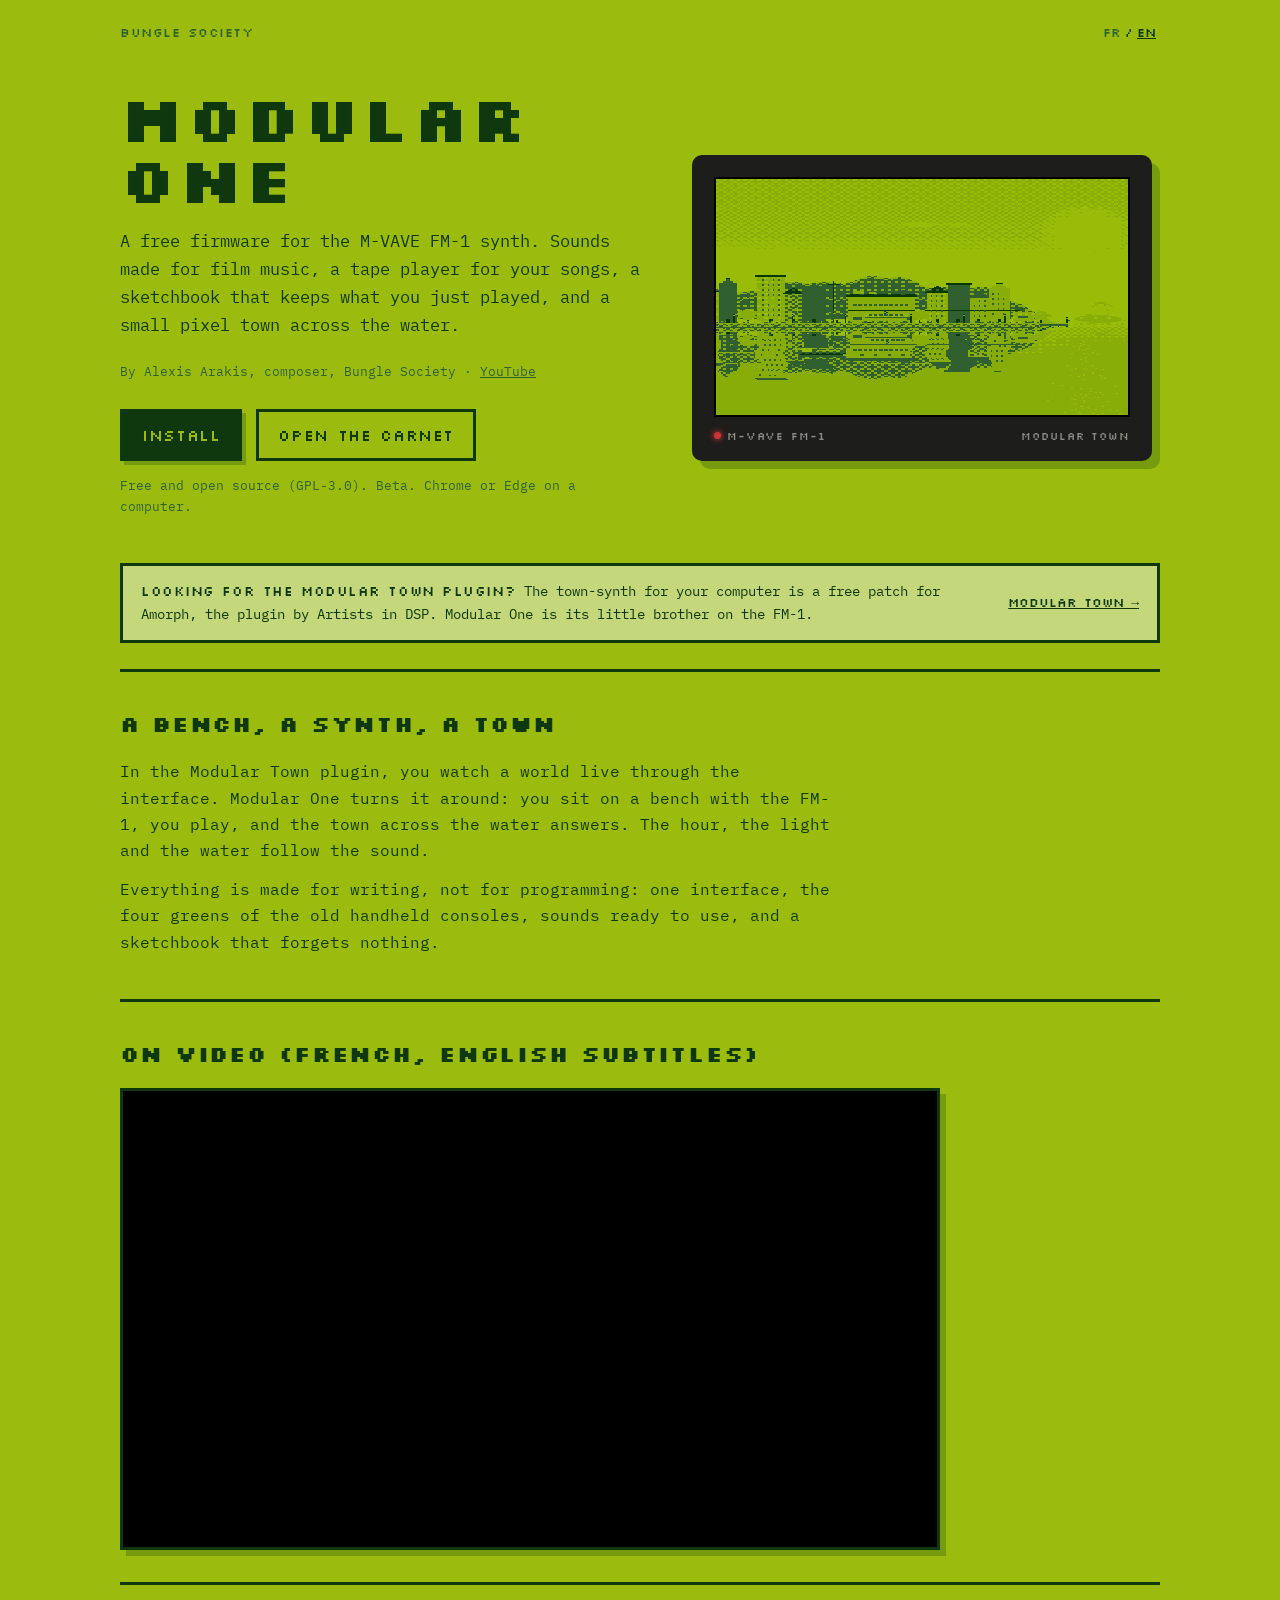
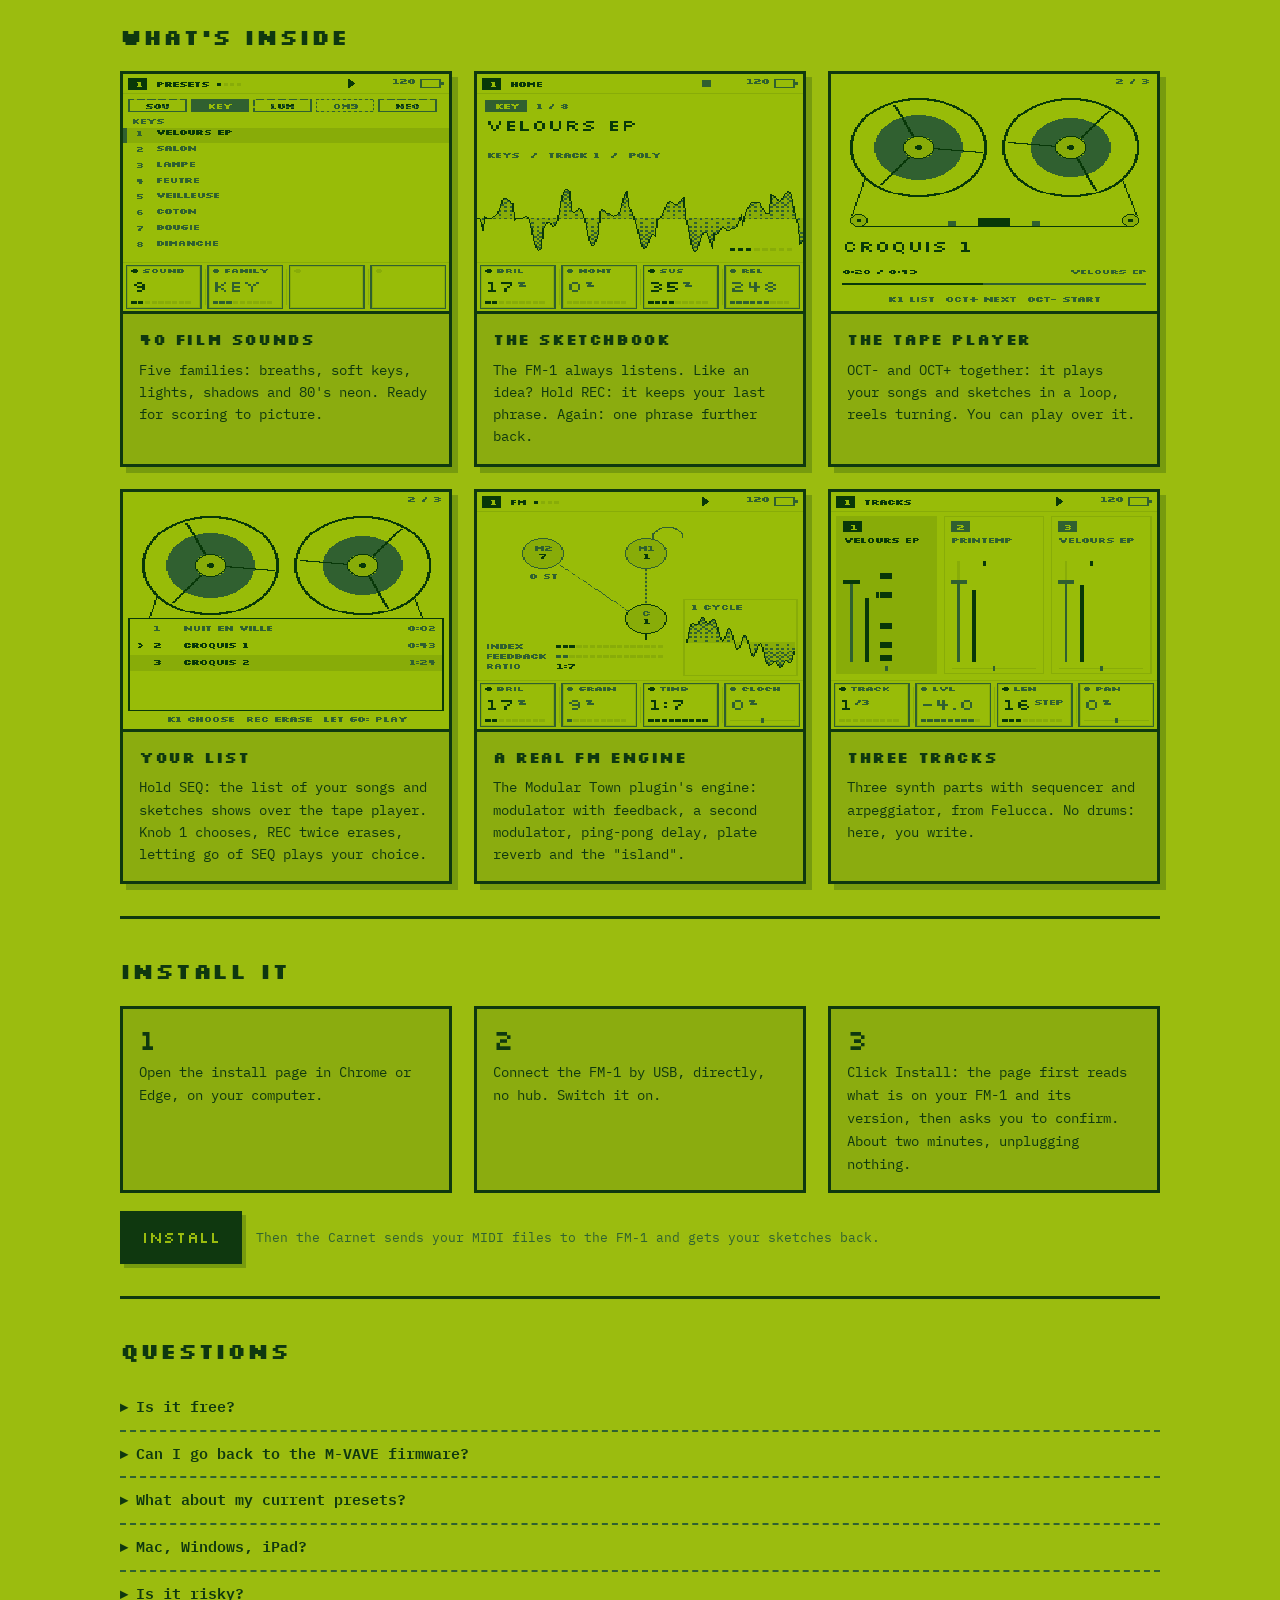
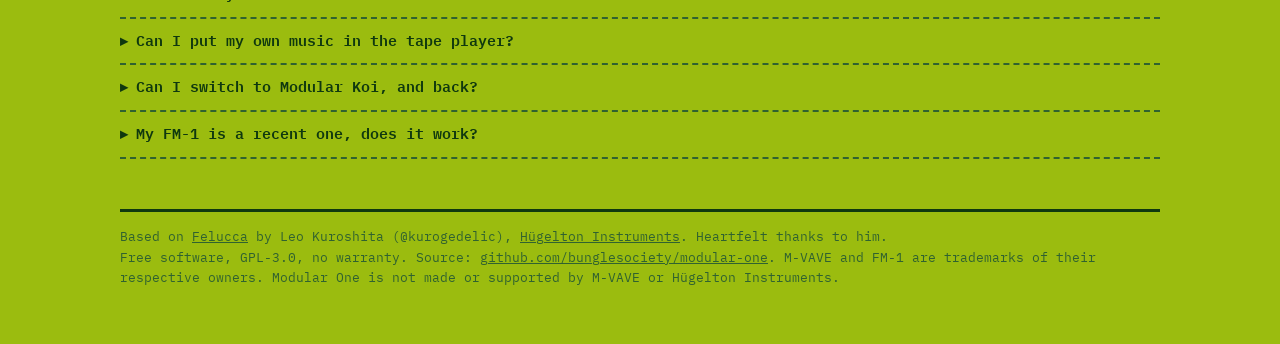
==== commit c9c9f7dc: "Modular One 0.3: recent FM-1s, the tape's list on SEQ held, the installer reads the FM-1 first - Rec" ====
--- a/docs/index.html
+++ b/docs/index.html
@@ -149,6 +149,8 @@
     <details><summary data-t="q4"></summary><p data-t="a4"></p></details>
     <details><summary data-t="q5"></summary><p data-t="a5"></p></details>
     <details><summary data-t="q6"></summary><p data-t="a6"></p></details>
+    <details><summary data-t="q7"></summary><p data-t="a7"></p></details>
+    <details><summary data-t="q8"></summary><p data-t="a8"></p></details>
   </section>
 
   <footer>
@@ -176,13 +178,13 @@
     f1t: "40 sons de film", f1: "Cinq familles : souffles, claviers doux, lumières, ombres et néon façon années 80. Prêts pour composer à l'image.",
     f2t: "Le carnet de croquis", f2: "Le FM-1 écoute en permanence. Une idée te plaît ? Maintiens REC : il garde ta dernière phrase. Encore : une phrase plus loin.",
     f3t: "Le magnéto", f3: "OCT- et OCT+ ensemble : il joue tes morceaux et tes croquis en boucle, bobines qui tournent. Tu peux jouer par-dessus.",
-    f4t: "Ta liste", f4: "Le potard 1 fait apparaître la liste : choisis un morceau, un croquis, ou efface celui qui ne te sert plus.",
+    f4t: "Ta liste", f4: "Maintiens SEQ : la liste de tes morceaux et de tes croquis apparaît sur le magnéto. Le potard 1 choisit, REC deux fois efface, lâcher SEQ joue ton choix.",
     f5t: "Un vrai moteur FM", f5: "Le moteur du plugin Modular Town : modulateur avec feedback, second modulateur, delay ping-pong, réverbe à plaque et l'« île ».",
     f6t: "Trois pistes", f6: "Trois parties de synthé avec séquenceur et arpégiateur, hérités de Felucca. Sans batterie : ici, on écrit.",
     howTitle: "L'installer",
     h1: "Ouvre la page d'installation dans Chrome ou Edge, sur ton ordinateur.",
     h2: "Branche le FM-1 en USB, directement, sans hub. Allume-le.",
-    h3: "Clique Installer et attends environ deux minutes, sans rien débrancher.",
+    h3: "Clique Installer : la page lit d'abord ce qu'il y a sur ton FM-1 et sa version, puis te demande de confirmer. Environ deux minutes, sans rien débrancher.",
     howNote: "Ensuite, le Carnet envoie tes fichiers MIDI au FM-1 et récupère tes croquis.",
     faqTitle: "Questions",
     q1: "C'est gratuit ?", a1: "Oui. Modular One est un logiciel libre (GPL-3.0) : le code est sur GitHub, tu peux le lire, le modifier et le partager.",
@@ -191,6 +193,8 @@
     q4: "Ça marche sur Mac, Windows, iPad ?", a4: "Sur Mac, Windows et Linux, dans Chrome ou Edge. Pas dans Safari ni Firefox, et pas sur iPhone ou iPad : ils n'ont pas le MIDI web.",
     q5: "C'est risqué ?", a5: "C'est une bêta non officielle, testée sur le FM-1 de l'auteur. Une installation interrompue se reprend en recliquant sur Installer. Dans le pire des cas, l'outil FM-1-transporter permet de récupérer la machine.",
     q6: "Je peux mettre ma propre musique dans le magnéto ?", a6: "Oui : glisse tes fichiers .mid dans le Carnet, ils partent sur le FM-1. Jusqu'à 20 morceaux, tous les canaux jouent sur le son choisi.",
+    q8: "Mon FM-1 est un modèle récent, ça marche ?", a8: "Oui, depuis la 0.3. Les FM-1 vendus depuis fin 2026 (le logo imprimé sur la façade) ont une autre puce de mémoire : Modular One 0.3 la connaît. Les versions 0.1 et 0.2 ne la connaissaient pas : sur un FM-1 récent, elles ne gardaient rien et refusaient les mises à jour. Dans ce cas, la page d'installation explique comment le récupérer.",
+    q7: "Je peux passer à Modular Koi, et revenir ?", a7: "Oui, quand tu veux : chaque page d'installation dit ce qu'il y a sur ton FM-1 avant d'écrire. Tes croquis et tes morceaux sont gardés au même endroit par les deux : tu les retrouves en changeant.",
     based: "Basé sur", thanks: "Merci à lui du fond du cœur.",
     license: "Logiciel libre GPL-3.0, sans garantie. Code source :", tm: "M-VAVE et FM-1 sont des marques de leurs propriétaires. Modular One n'est ni fait ni soutenu par M-VAVE ou Hügelton Instruments.",
   },
@@ -209,13 +213,13 @@
     f1t: "40 film sounds", f1: "Five families: breaths, soft keys, lights, shadows and 80's neon. Ready for scoring to picture.",
     f2t: "The sketchbook", f2: "The FM-1 always listens. Like an idea? Hold REC: it keeps your last phrase. Again: one phrase further back.",
     f3t: "The tape player", f3: "OCT- and OCT+ together: it plays your songs and sketches in a loop, reels turning. You can play over it.",
-    f4t: "Your list", f4: "Knob 1 pops up the list: pick a song, a sketch, or erase the one you no longer need.",
+    f4t: "Your list", f4: "Hold SEQ: the list of your songs and sketches shows over the tape player. Knob 1 chooses, REC twice erases, letting go of SEQ plays your choice.",
     f5t: "A real FM engine", f5: "The Modular Town plugin's engine: modulator with feedback, a second modulator, ping-pong delay, plate reverb and the \"island\".",
     f6t: "Three tracks", f6: "Three synth parts with sequencer and arpeggiator, from Felucca. No drums: here, you write.",
     howTitle: "Install it",
     h1: "Open the install page in Chrome or Edge, on your computer.",
     h2: "Connect the FM-1 by USB, directly, no hub. Switch it on.",
-    h3: "Click Install and wait about two minutes, unplugging nothing.",
+    h3: "Click Install: the page first reads what is on your FM-1 and its version, then asks you to confirm. About two minutes, unplugging nothing.",
     howNote: "Then the Carnet sends your MIDI files to the FM-1 and gets your sketches back.",
     faqTitle: "Questions",
     q1: "Is it free?", a1: "Yes. Modular One is free software (GPL-3.0): the code is on GitHub, you can read it, change it and share it.",
@@ -224,6 +228,8 @@
     q4: "Mac, Windows, iPad?", a4: "Mac, Windows and Linux, in Chrome or Edge. Not Safari or Firefox, and not on iPhone or iPad: they have no Web MIDI.",
     q5: "Is it risky?", a5: "It is an unofficial beta, tested on the author's FM-1. An interrupted install resumes by clicking Install again. At worst, the FM-1-transporter tool recovers the unit.",
     q6: "Can I put my own music in the tape player?", a6: "Yes: drop your .mid files in the Carnet and they go to the FM-1. Up to 20 songs; every channel plays on the chosen sound.",
+    q8: "My FM-1 is a recent one, does it work?", a8: "Yes, from 0.3 on. FM-1s sold from late 2026 (the logo printed on the front) have another memory chip: Modular One 0.3 knows it. Versions 0.1 and 0.2 did not: on a recent FM-1 they kept nothing and refused updates. If that is your case, the install page explains how to recover it.",
+    q7: "Can I switch to Modular Koi, and back?", a7: "Yes, whenever you like: each install page says what is on your FM-1 before writing. Both keep your sketches and songs in the same place: you find them again when you switch.",
     based: "Based on", thanks: "Heartfelt thanks to him.",
     license: "Free software, GPL-3.0, no warranty. Source:", tm: "M-VAVE and FM-1 are trademarks of their respective owners. Modular One is not made or supported by M-VAVE or Hügelton Instruments.",
   },
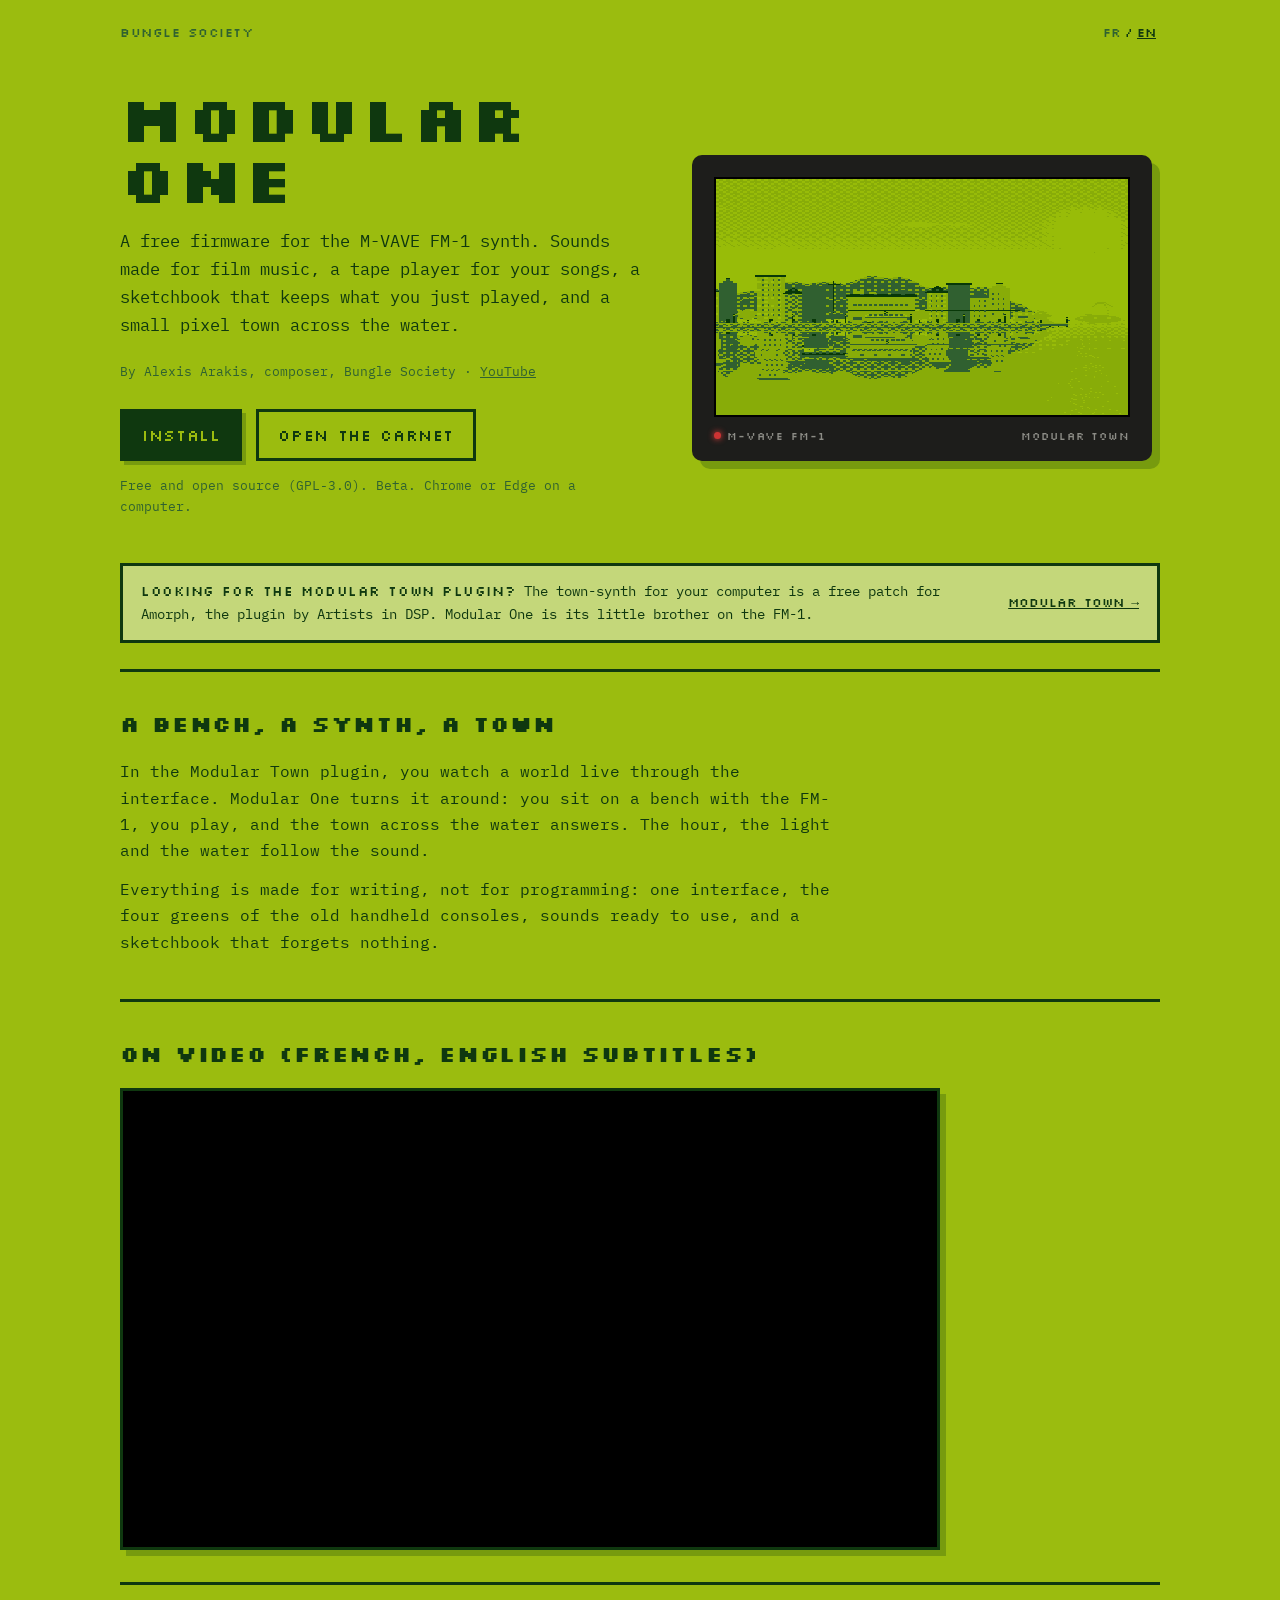
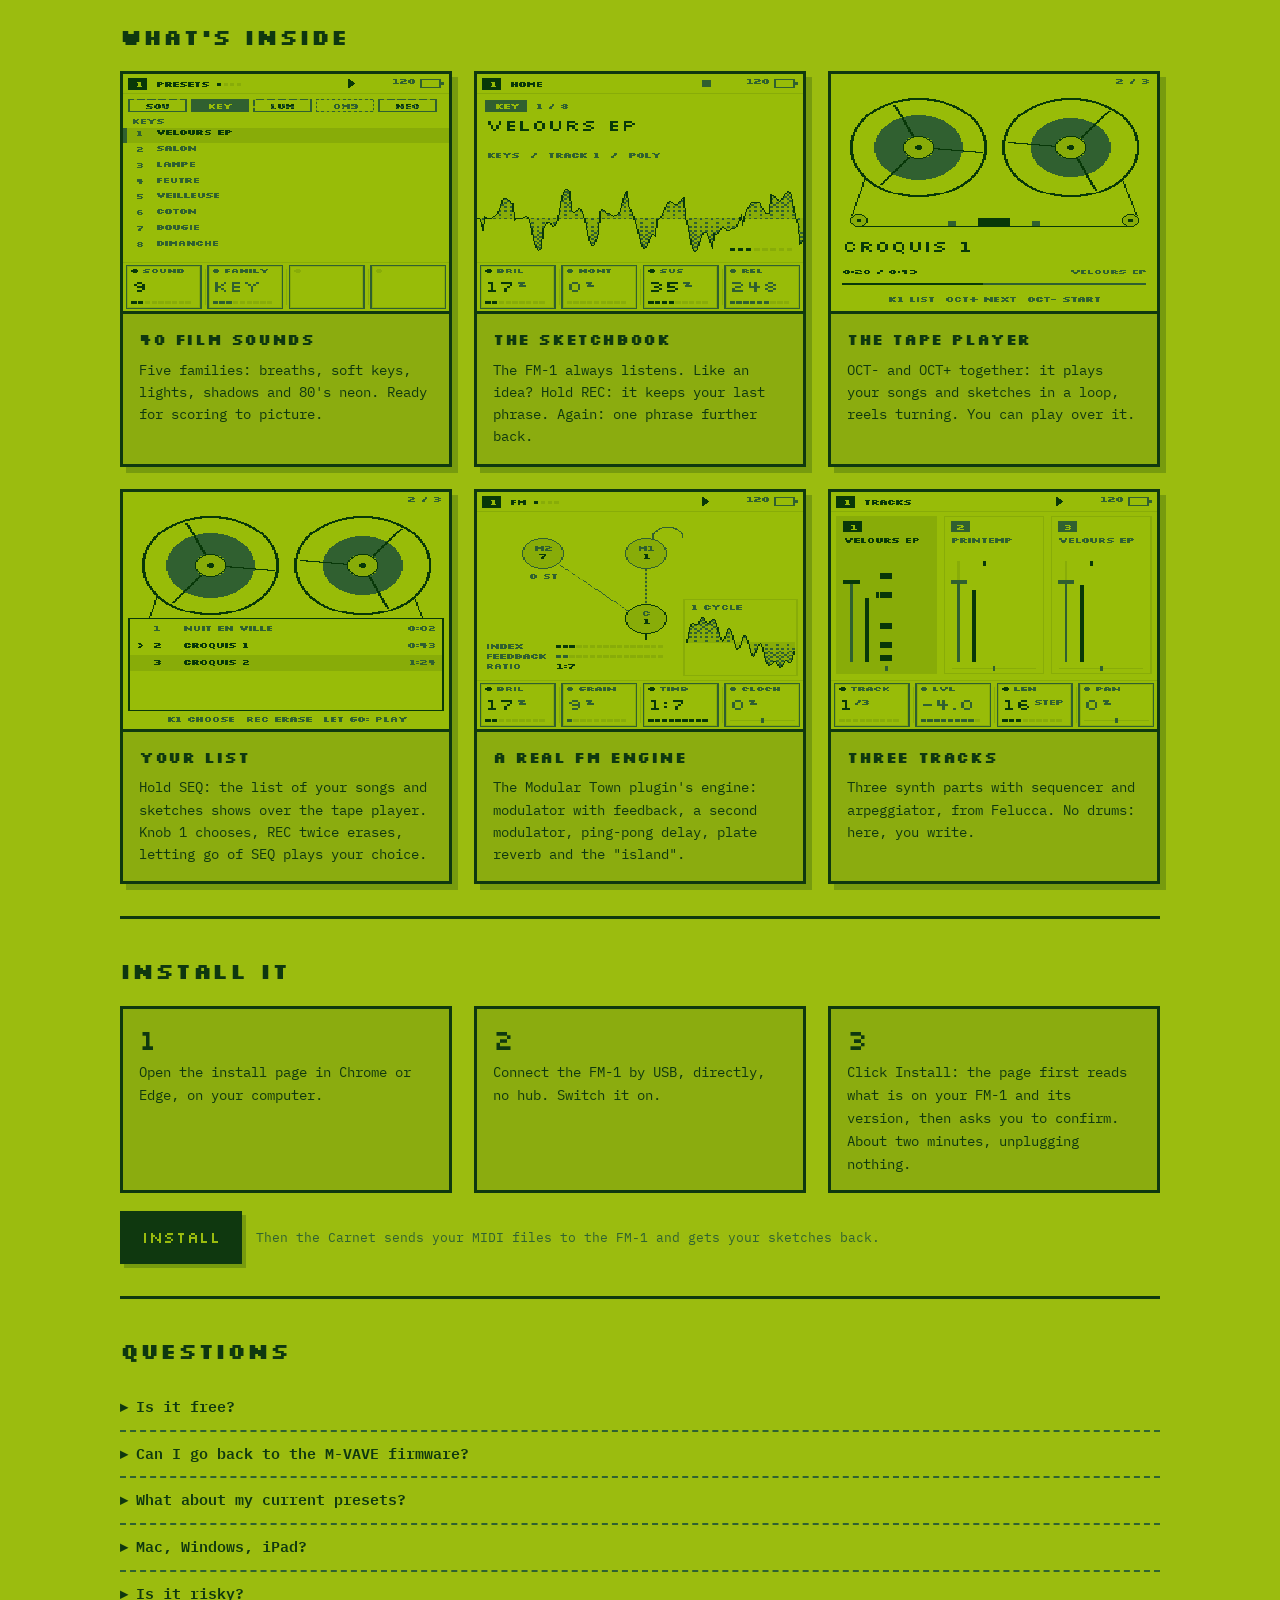
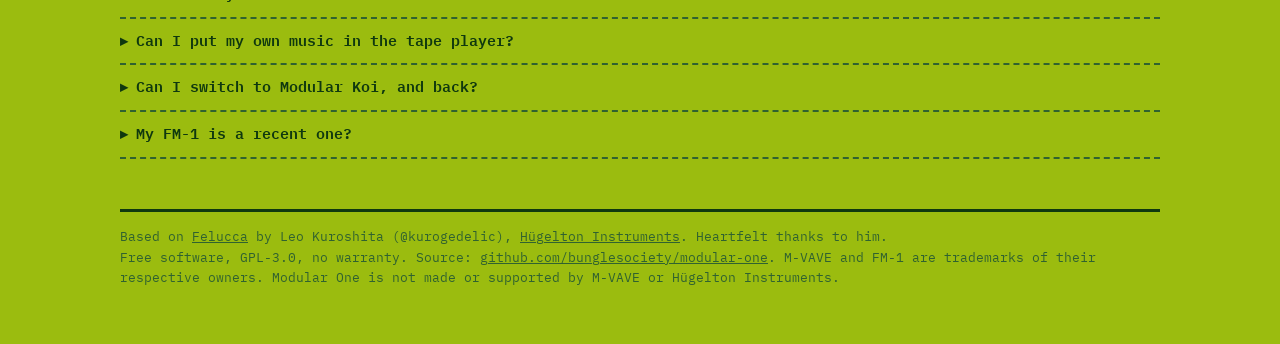
==== commit 8409e365: "Recent FM-1s: not tested by the author, install with no guarantee (said before installing) Co-Author" ====
--- a/docs/index.html
+++ b/docs/index.html
@@ -193,7 +193,7 @@
     q4: "Ça marche sur Mac, Windows, iPad ?", a4: "Sur Mac, Windows et Linux, dans Chrome ou Edge. Pas dans Safari ni Firefox, et pas sur iPhone ou iPad : ils n'ont pas le MIDI web.",
     q5: "C'est risqué ?", a5: "C'est une bêta non officielle, testée sur le FM-1 de l'auteur. Une installation interrompue se reprend en recliquant sur Installer. Dans le pire des cas, l'outil FM-1-transporter permet de récupérer la machine.",
     q6: "Je peux mettre ma propre musique dans le magnéto ?", a6: "Oui : glisse tes fichiers .mid dans le Carnet, ils partent sur le FM-1. Jusqu'à 20 morceaux, tous les canaux jouent sur le son choisi.",
-    q8: "Mon FM-1 est un modèle récent, ça marche ?", a8: "Oui, depuis la 0.3. Les FM-1 vendus depuis fin 2026 (le logo imprimé sur la façade) ont une autre puce de mémoire : Modular One 0.3 la connaît. Les versions 0.1 et 0.2 ne la connaissaient pas : sur un FM-1 récent, elles ne gardaient rien et refusaient les mises à jour. Dans ce cas, la page d'installation explique comment le récupérer.",
+    q8: "Mon FM-1 est un modèle récent ?", a8: "Pas encore testé. Les FM-1 vendus depuis fin 2026 (le logo imprimé sur la façade) ont une autre puce de mémoire : Modular One 0.3 la reconnaît, comme Felucca et d'autres firmwares, mais l'auteur n'a pas pu le tester sur un FM-1 récent : tu l'installes sans garantie. Si tu essaies, fais un croquis, éteins, rallume, et dis-nous s'il est toujours là. Les versions 0.1 et 0.2 ne la connaissaient pas : sur un FM-1 récent, elles ne gardaient rien et refusaient les mises à jour. Dans ce cas, la page d'installation explique comment le récupérer.",
     q7: "Je peux passer à Modular Koi, et revenir ?", a7: "Oui, quand tu veux : chaque page d'installation dit ce qu'il y a sur ton FM-1 avant d'écrire. Tes croquis et tes morceaux sont gardés au même endroit par les deux : tu les retrouves en changeant.",
     based: "Basé sur", thanks: "Merci à lui du fond du cœur.",
     license: "Logiciel libre GPL-3.0, sans garantie. Code source :", tm: "M-VAVE et FM-1 sont des marques de leurs propriétaires. Modular One n'est ni fait ni soutenu par M-VAVE ou Hügelton Instruments.",
@@ -228,7 +228,7 @@
     q4: "Mac, Windows, iPad?", a4: "Mac, Windows and Linux, in Chrome or Edge. Not Safari or Firefox, and not on iPhone or iPad: they have no Web MIDI.",
     q5: "Is it risky?", a5: "It is an unofficial beta, tested on the author's FM-1. An interrupted install resumes by clicking Install again. At worst, the FM-1-transporter tool recovers the unit.",
     q6: "Can I put my own music in the tape player?", a6: "Yes: drop your .mid files in the Carnet and they go to the FM-1. Up to 20 songs; every channel plays on the chosen sound.",
-    q8: "My FM-1 is a recent one, does it work?", a8: "Yes, from 0.3 on. FM-1s sold from late 2026 (the logo printed on the front) have another memory chip: Modular One 0.3 knows it. Versions 0.1 and 0.2 did not: on a recent FM-1 they kept nothing and refused updates. If that is your case, the install page explains how to recover it.",
+    q8: "My FM-1 is a recent one?", a8: "Not tested yet. FM-1s sold from late 2026 (the logo printed on the front) have another memory chip: Modular One 0.3 recognises it, as Felucca and other firmwares do, but the author could not test it on a recent FM-1: you install it with no guarantee. If you try, make a sketch, switch off and on, and tell us whether it is still there. Versions 0.1 and 0.2 did not: on a recent FM-1 they kept nothing and refused updates. If that is your case, the install page explains how to recover it.",
     q7: "Can I switch to Modular Koi, and back?", a7: "Yes, whenever you like: each install page says what is on your FM-1 before writing. Both keep your sketches and songs in the same place: you find them again when you switch.",
     based: "Based on", thanks: "Heartfelt thanks to him.",
     license: "Free software, GPL-3.0, no warranty. Source:", tm: "M-VAVE and FM-1 are trademarks of their respective owners. Modular One is not made or supported by M-VAVE or Hügelton Instruments.",
